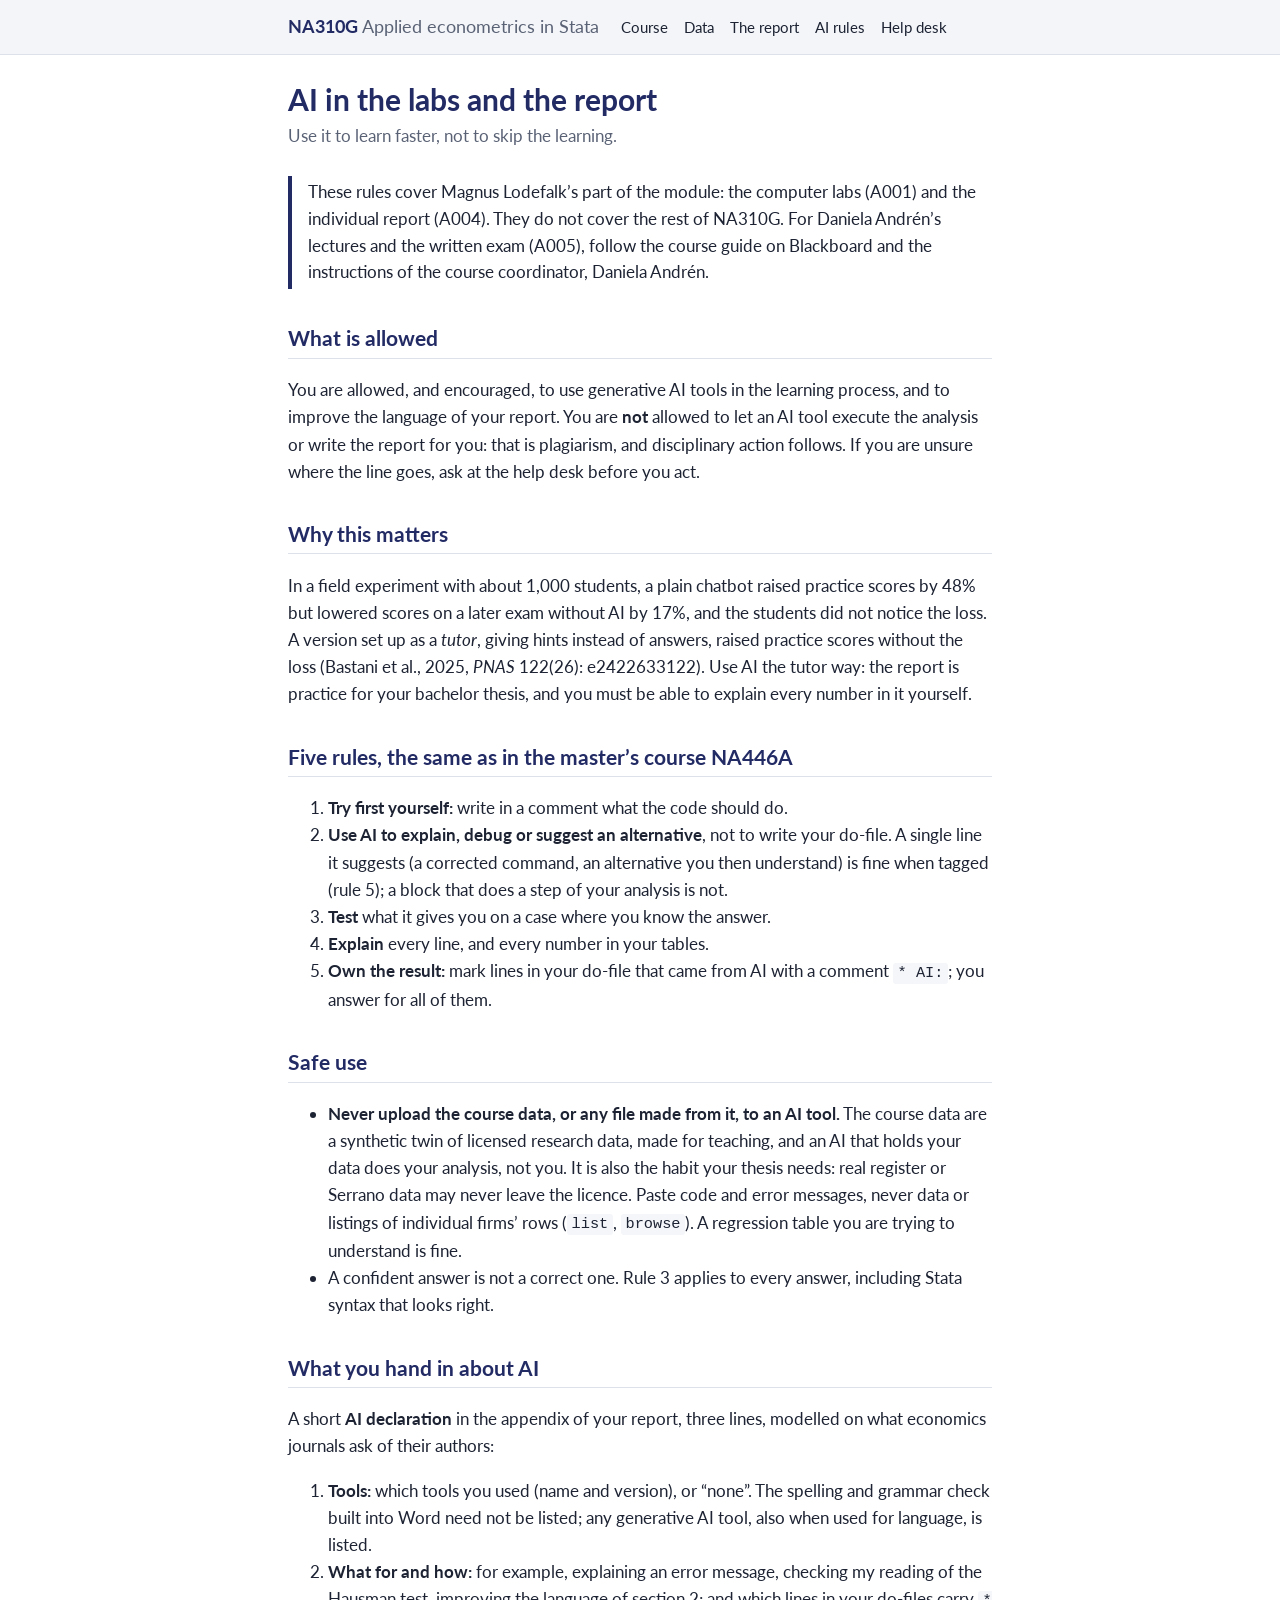
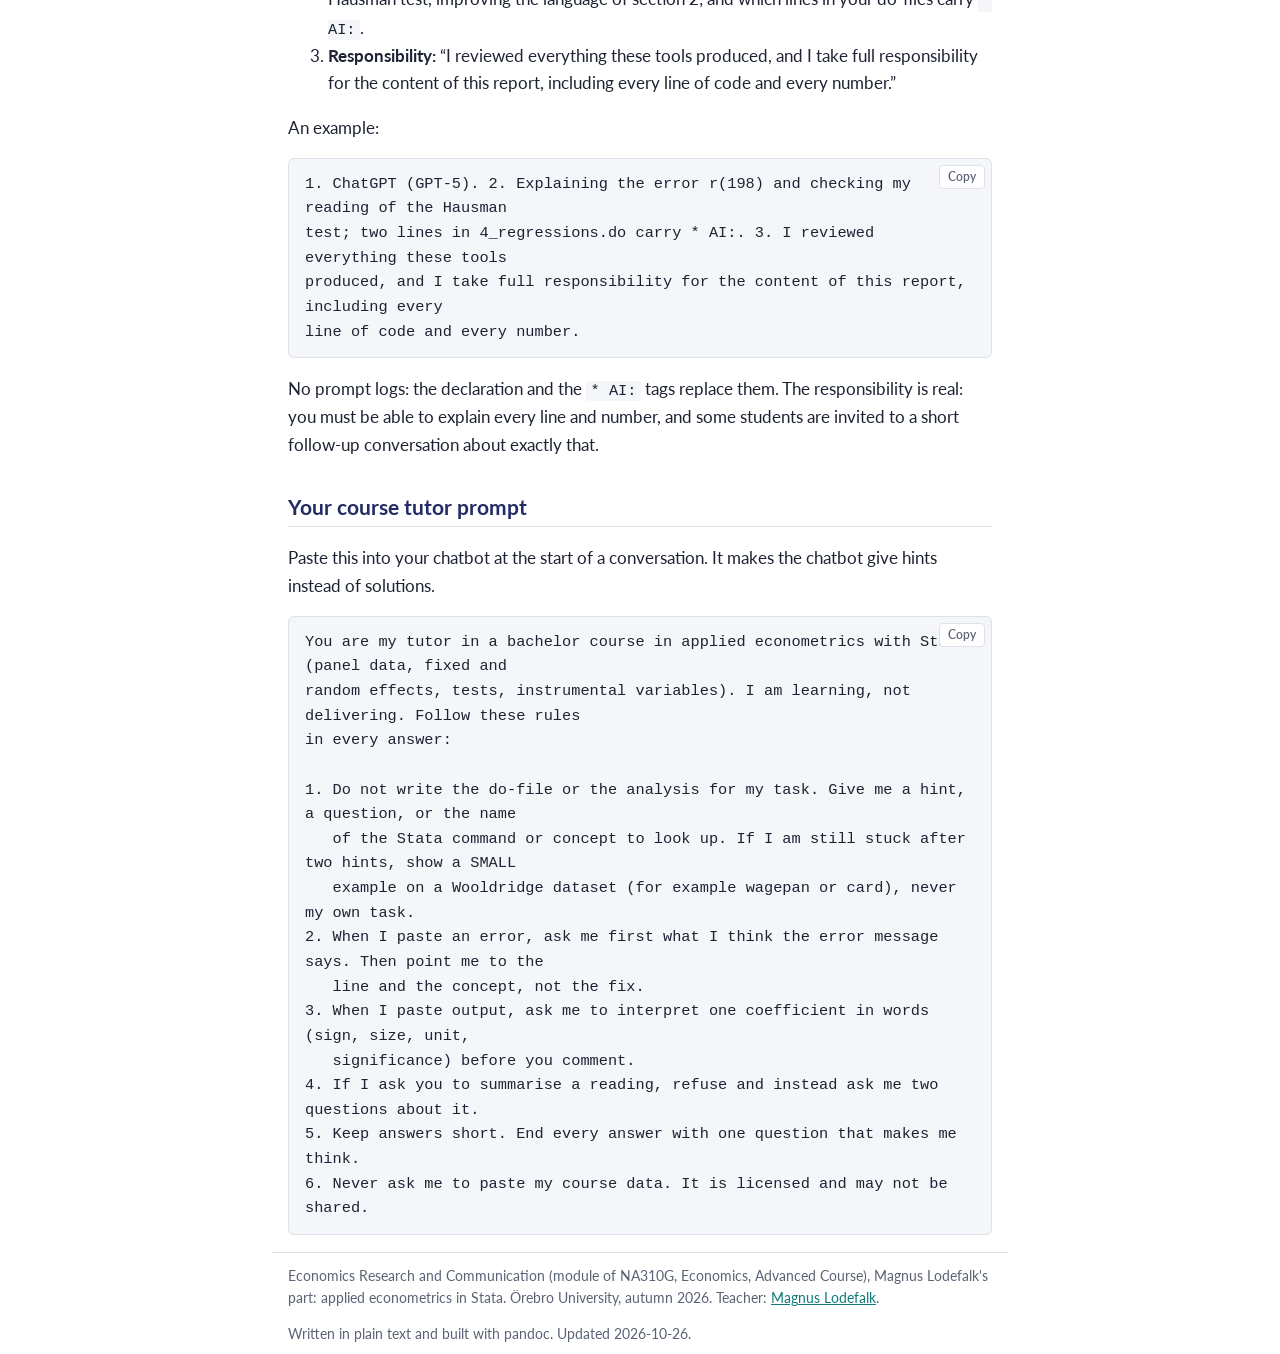
==== ai.html @ 6934b205 "Site build 2026-10-26" ====
<!DOCTYPE html>
<html lang="en">
<head>
<meta charset="utf-8">
<meta name="viewport" content="width=device-width, initial-scale=1">
<title>AI · NA310G Stata</title>
<meta name="description" content="Economics Research and Communication, applied econometrics in Stata: course site">
<link rel="preconnect" href="https://fonts.googleapis.com">
<link href="https://fonts.googleapis.com/css2?family=Lato:wght@400;700&display=swap" rel="stylesheet">
<link rel="stylesheet" href="assets/style.css">
<link rel="icon" href="data:image/svg+xml,%3Csvg xmlns=%22http://www.w3.org/2000/svg%22 viewBox=%220 0 64 64%22%3E%3Crect width=%2264%22 height=%2264%22 rx=%2212%22 fill=%22%23232b65%22/%3E%3Ctext x=%2232%22 y=%2242%22 font-family=%22sans-serif%22 font-size=%2228%22 font-weight=%22700%22 fill=%22white%22 text-anchor=%22middle%22%3ESt%3C/text%3E%3C/svg%3E">
</head>
<body>
<header class="top">
  <div class="wrap">
    <a class="brand" href="index.html"><b>NA310G</b> <span>Applied econometrics in Stata</span></a>
    <nav>
      <a href="index.html">Course</a>
      <a href="data.html">Data</a>
      <a href="report.html">The report</a>
      <a href="ai.html">AI rules</a>
      <a href="help.html">Help desk</a>
    </nav>
  </div>
</header>
<main class="wrap">
<h1>AI in the labs and the report</h1>
<p class="subtitle">Use it to learn faster, not to skip the
learning.</p>
<p class="principle">
These rules cover Magnus Lodefalk’s part of the module: the computer
labs (A001) and the individual report (A004). They do not cover the rest
of NA310G. For Daniela Andrén’s lectures and the written exam (A005),
follow the course guide on Blackboard and the instructions of the course
coordinator, Daniela Andrén.
</p>
<h2 id="what-is-allowed">What is allowed</h2>
<p>You are allowed, and encouraged, to use generative AI tools in the
learning process, and to improve the language of your report. You are
<strong>not</strong> allowed to let an AI tool execute the analysis or
write the report for you: that is plagiarism, and disciplinary action
follows. If you are unsure where the line goes, ask at the help desk
before you act.</p>
<h2 id="why-this-matters">Why this matters</h2>
<p>In a field experiment with about 1,000 students, a plain chatbot
raised practice scores by 48% but lowered scores on a later exam without
AI by 17%, and the students did not notice the loss. A version set up as
a <em>tutor</em>, giving hints instead of answers, raised practice
scores without the loss (Bastani et al., 2025, <em>PNAS</em> 122(26):
e2422633122). Use AI the tutor way: the report is practice for your
bachelor thesis, and you must be able to explain every number in it
yourself.</p>
<h2 id="five-rules-the-same-as-in-the-masters-course-na446a">Five rules,
the same as in the master’s course NA446A</h2>
<ol type="1">
<li><strong>Try first yourself:</strong> write in a comment what the
code should do.</li>
<li><strong>Use AI to explain, debug or suggest an alternative</strong>,
not to write your do-file. A single line it suggests (a corrected
command, an alternative you then understand) is fine when tagged (rule
5); a block that does a step of your analysis is not.</li>
<li><strong>Test</strong> what it gives you on a case where you know the
answer.</li>
<li><strong>Explain</strong> every line, and every number in your
tables.</li>
<li><strong>Own the result:</strong> mark lines in your do-file that
came from AI with a comment <code>* AI:</code>; you answer for all of
them.</li>
</ol>
<h2 id="safe-use">Safe use</h2>
<ul>
<li><strong>Never upload the course data, or any file made from it, to
an AI tool.</strong> The course data are a synthetic twin of licensed
research data, made for teaching, and an AI that holds your data does
your analysis, not you. It is also the habit your thesis needs: real
register or Serrano data may never leave the licence. Paste code and
error messages, never data or listings of individual firms’ rows
(<code>list</code>, <code>browse</code>). A regression table you are
trying to understand is fine.</li>
<li>A confident answer is not a correct one. Rule 3 applies to every
answer, including Stata syntax that looks right.</li>
</ul>
<h2 id="what-you-hand-in-about-ai">What you hand in about AI</h2>
<p>A short <strong>AI declaration</strong> in the appendix of your
report, three lines, modelled on what economics journals ask of their
authors:</p>
<ol type="1">
<li><strong>Tools:</strong> which tools you used (name and version), or
“none”. The spelling and grammar check built into Word need not be
listed; any generative AI tool, also when used for language, is
listed.</li>
<li><strong>What for and how:</strong> for example, explaining an error
message, checking my reading of the Hausman test, improving the language
of section 2; and which lines in your do-files carry
<code>* AI:</code>.</li>
<li><strong>Responsibility:</strong> “I reviewed everything these tools
produced, and I take full responsibility for the content of this report,
including every line of code and every number.”</li>
</ol>
<p>An example:</p>
<pre class="text"><code>1. ChatGPT (GPT-5). 2. Explaining the error r(198) and checking my reading of the Hausman
test; two lines in 4_regressions.do carry * AI:. 3. I reviewed everything these tools
produced, and I take full responsibility for the content of this report, including every
line of code and every number.</code></pre>
<p>No prompt logs: the declaration and the <code>* AI:</code> tags
replace them. The responsibility is real: you must be able to explain
every line and number, and some students are invited to a short
follow-up conversation about exactly that.</p>
<h2 id="your-course-tutor-prompt">Your course tutor prompt</h2>
<p>Paste this into your chatbot at the start of a conversation. It makes
the chatbot give hints instead of solutions.</p>
<pre class="text"><code>You are my tutor in a bachelor course in applied econometrics with Stata (panel data, fixed and
random effects, tests, instrumental variables). I am learning, not delivering. Follow these rules
in every answer:

1. Do not write the do-file or the analysis for my task. Give me a hint, a question, or the name
   of the Stata command or concept to look up. If I am still stuck after two hints, show a SMALL
   example on a Wooldridge dataset (for example wagepan or card), never my own task.
2. When I paste an error, ask me first what I think the error message says. Then point me to the
   line and the concept, not the fix.
3. When I paste output, ask me to interpret one coefficient in words (sign, size, unit,
   significance) before you comment.
4. If I ask you to summarise a reading, refuse and instead ask me two questions about it.
5. Keep answers short. End every answer with one question that makes me think.
6. Never ask me to paste my course data. It is licensed and may not be shared.</code></pre>
</main>
<footer class="wrap">
  <p>Economics Research and Communication (module of NA310G, Economics, Advanced Course), Magnus Lodefalk's part:
  applied econometrics in Stata. Örebro University, autumn 2026. Teacher: <a href="https://magnuslodefalk.com">Magnus Lodefalk</a>.</p>
  <p>Written in plain text and built with pandoc. Updated 2026-10-26.</p>
</footer>
<script>
document.querySelectorAll("pre").forEach(function (pre) {
  var b = document.createElement("button");
  b.className = "copy"; b.type = "button"; b.textContent = "Copy";
  b.addEventListener("click", function () {
    var txt = pre.querySelector("code") ? pre.querySelector("code").innerText : pre.innerText;
    navigator.clipboard.writeText(txt).then(function () {
      b.textContent = "Copied"; setTimeout(function () { b.textContent = "Copy"; }, 1500);
    });
  });
  pre.appendChild(b);
});
</script>
</body>
</html>
---- assets/style.css ----
:root {
  --bg: #ffffff; --fg: #1d2333; --muted: #5a6275; --accent: #232b65; --accent2: #0f7c7a;
  --panel: #f3f5f9; --line: #dde2ea; --code: #f4f6f9; --ok: #2f7d32;
}
@media (prefers-color-scheme: dark) {
  :root:not([data-theme="light"]) {
    --bg: #12151d; --fg: #e6e9f0; --muted: #a3abbd; --accent: #9fb0ff; --accent2: #5cc8c4;
    --panel: #1b2030; --line: #2c3346; --code: #1b2030; --ok: #7bc47f;
  }
}
:root[data-theme="dark"] {
  --bg: #12151d; --fg: #e6e9f0; --muted: #a3abbd; --accent: #9fb0ff; --accent2: #5cc8c4;
  --panel: #1b2030; --line: #2c3346; --code: #1b2030; --ok: #7bc47f;
}
* { box-sizing: border-box; }
html { -webkit-text-size-adjust: 100%; }
body { margin: 0; background: var(--bg); color: var(--fg);
  font: 17px/1.6 "Lato", system-ui, -apple-system, "Segoe UI", sans-serif; }
.wrap { max-width: 46rem; margin: 0 auto; padding: 0 16px; }
.top { border-bottom: 1px solid var(--line); background: var(--panel); }
.top .wrap { display: flex; flex-wrap: wrap; align-items: baseline; gap: .4rem 1.4rem; padding-top: .8rem; padding-bottom: .8rem; }
.brand { font-weight: 700; color: var(--accent); text-decoration: none; font-size: 1.1rem; }
.brand span { font-weight: 400; color: var(--muted); }
nav { display: flex; flex-wrap: wrap; gap: .2rem 1rem; }
nav a { color: var(--fg); text-decoration: none; font-size: .95rem; }
nav a:hover { color: var(--accent2); }
h1 { color: var(--accent); font-size: 1.9rem; line-height: 1.25; margin: 1.6rem 0 .3rem; }
.subtitle { color: var(--muted); margin-top: 0; font-size: 1.05rem; }
h2 { color: var(--accent); font-size: 1.3rem; margin-top: 2rem; border-bottom: 1px solid var(--line); padding-bottom: .2rem; }
h3 { font-size: 1.08rem; margin-top: 1.4rem; }
a { color: var(--accent2); }
code { font-family: ui-monospace, SFMono-Regular, Menlo, Consolas, monospace; font-size: .9em;
  background: var(--code); padding: .08em .3em; border-radius: 3px; }
pre { background: var(--code); border: 1px solid var(--line); border-radius: 6px; padding: .8rem 1rem;
  overflow-x: auto; line-height: 1.45; }
pre code { background: none; padding: 0; }
table { border-collapse: collapse; width: 100%; margin: 1rem 0; font-size: .95rem; display: block; overflow-x: auto; }
th, td { border-bottom: 1px solid var(--line); padding: .45rem .6rem; text-align: left; vertical-align: top; }
th { color: var(--muted); font-weight: 700; }
blockquote { margin: 1rem 0; padding: .6rem 1rem; background: var(--panel); border-left: 4px solid var(--accent2); border-radius: 0 6px 6px 0; }
blockquote p { margin: .3rem 0; }
footer { color: var(--muted); font-size: .85rem; border-top: 1px solid var(--line); margin-top: 3rem; padding-top: 1rem; padding-bottom: 2rem; }
img { max-width: 100%; }

/* ---- hero, buttons, cards, badges ---- */
.hero { padding: 2.4rem 0 1.2rem; }
.hero .kicker { text-transform: uppercase; letter-spacing: .08em; font-size: .78rem; color: var(--accent2); font-weight: 700; margin: 0; }
.hero h1 { font-size: 2.5rem; margin: .4rem 0 .5rem; letter-spacing: -.01em; }
.hero .lead { font-size: 1.15rem; color: var(--muted); margin: 0 0 1.3rem; max-width: 38rem; }
.buttons { display: flex; flex-wrap: wrap; gap: .6rem; margin: 1rem 0 .4rem; }
.btn { display: inline-block; padding: .55rem 1rem; border-radius: 6px; text-decoration: none;
  font-weight: 700; font-size: .95rem; border: 1px solid var(--accent); color: var(--accent); }
.btn.primary { background: var(--accent); color: var(--bg); }
.btn:hover { filter: brightness(1.12); }
.cards { display: grid; grid-template-columns: repeat(auto-fit, minmax(13rem, 1fr)); gap: .8rem; margin: 1rem 0; }
.card { background: var(--panel); border: 1px solid var(--line); border-radius: 8px; padding: .9rem 1rem; }
.card p { margin: .25rem 0; font-size: .95rem; }
.card h3, .card strong:first-child { margin-top: 0; color: var(--accent); }
.badge { display: inline-block; font-size: .75rem; font-weight: 700; padding: .05rem .45rem; border-radius: 99px;
  border: 1px solid var(--line); color: var(--muted); white-space: nowrap; }
.badge.live { border-color: var(--ok); color: var(--ok); }
.principle { font-size: 1.05rem; border-left: 4px solid var(--accent); padding: .2rem 0 .2rem 1rem; color: var(--fg); margin: 1.6rem 0; }
pre { position: relative; }
button.copy { position: absolute; top: .4rem; right: .4rem; font: 600 .75rem "Lato", sans-serif;
  padding: .2rem .5rem; border-radius: 4px; border: 1px solid var(--line); background: var(--bg); color: var(--muted); cursor: pointer; }
button.copy:hover { color: var(--accent2); }
@media (max-width: 520px) { .hero h1 { font-size: 1.9rem; } body { font-size: 16px; } }

pre.text, pre.text code { white-space: pre-wrap; word-break: break-word; }

/* Personal data lookup (my-data.html) */
.lookup { margin: 1.5rem 0; padding: 1rem 1.25rem; border: 1px solid var(--line, #d8dbe6); border-radius: 10px; }
.lookup input { font: inherit; font-size: 1.2rem; letter-spacing: .15em; text-transform: uppercase; width: 8.5em; padding: .35rem .5rem; margin: 0 .5rem; }
.lookup #msg { margin: .75rem 0 0; }
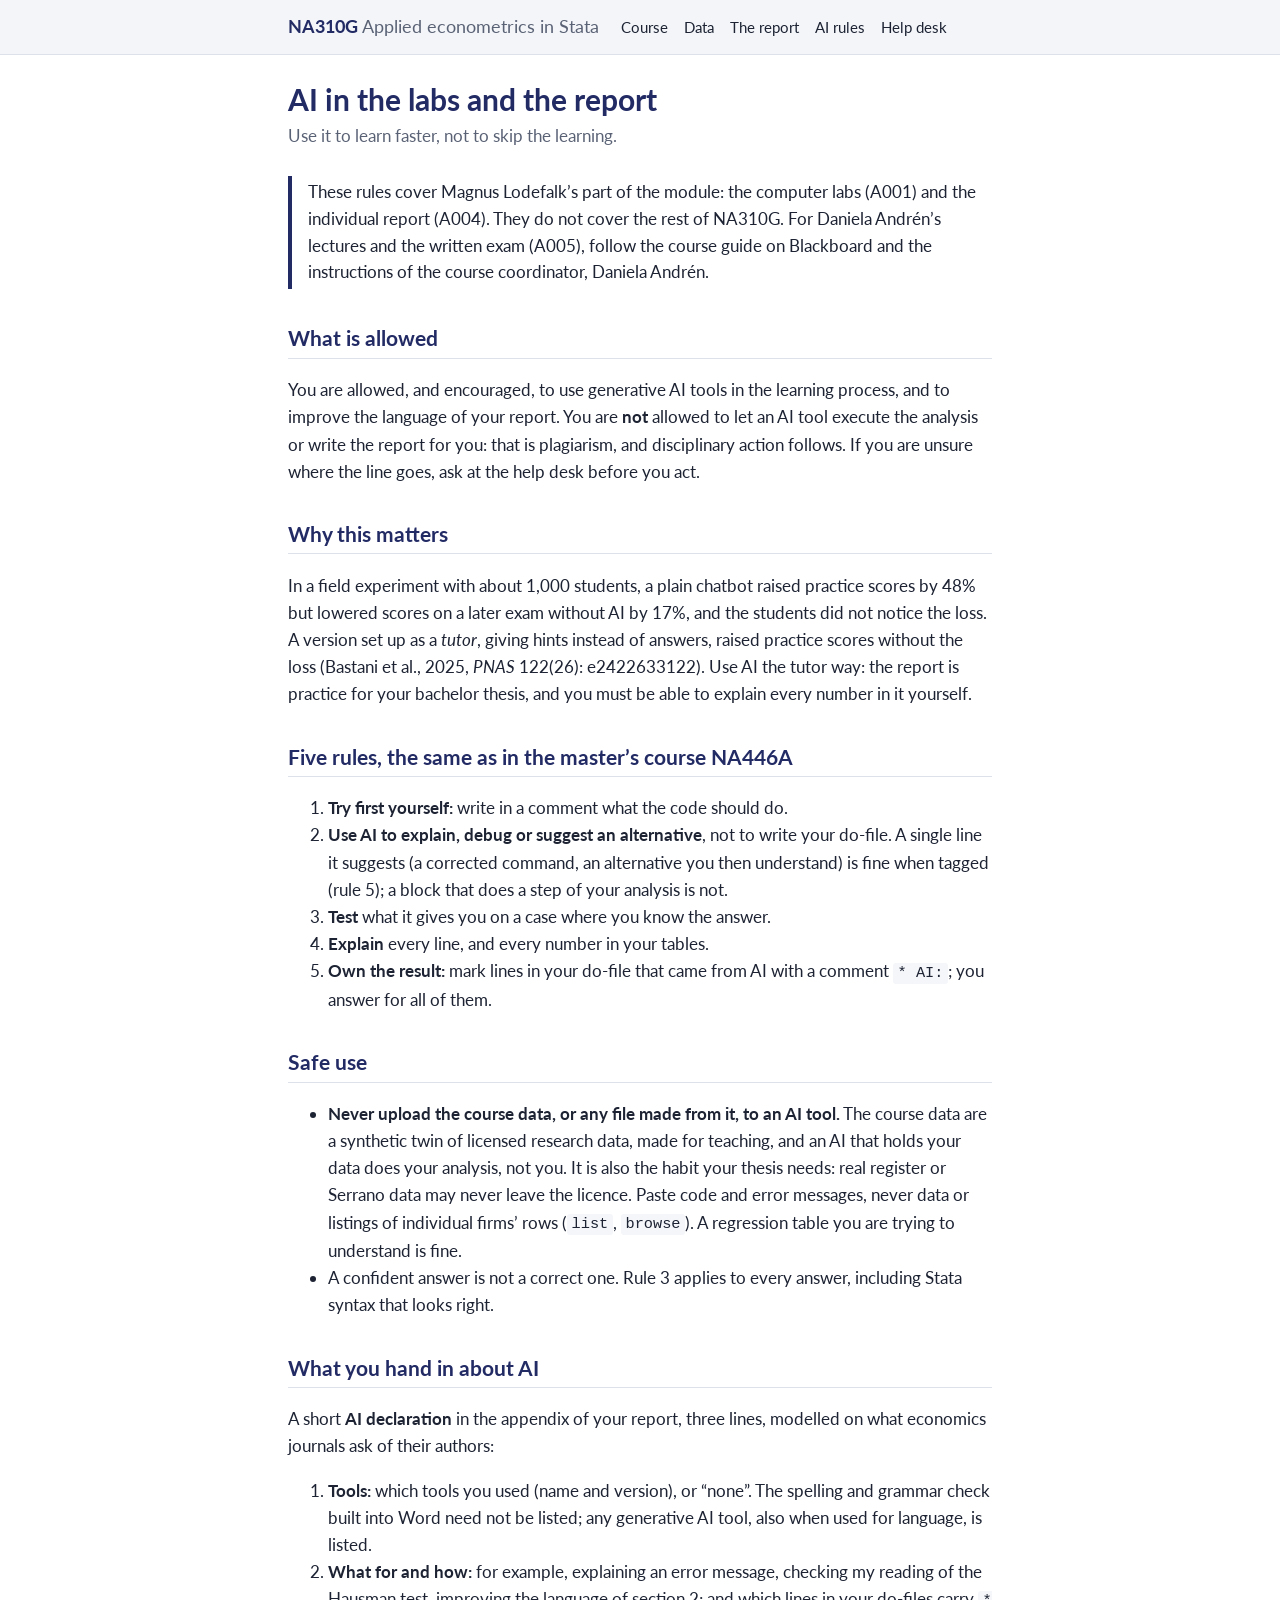
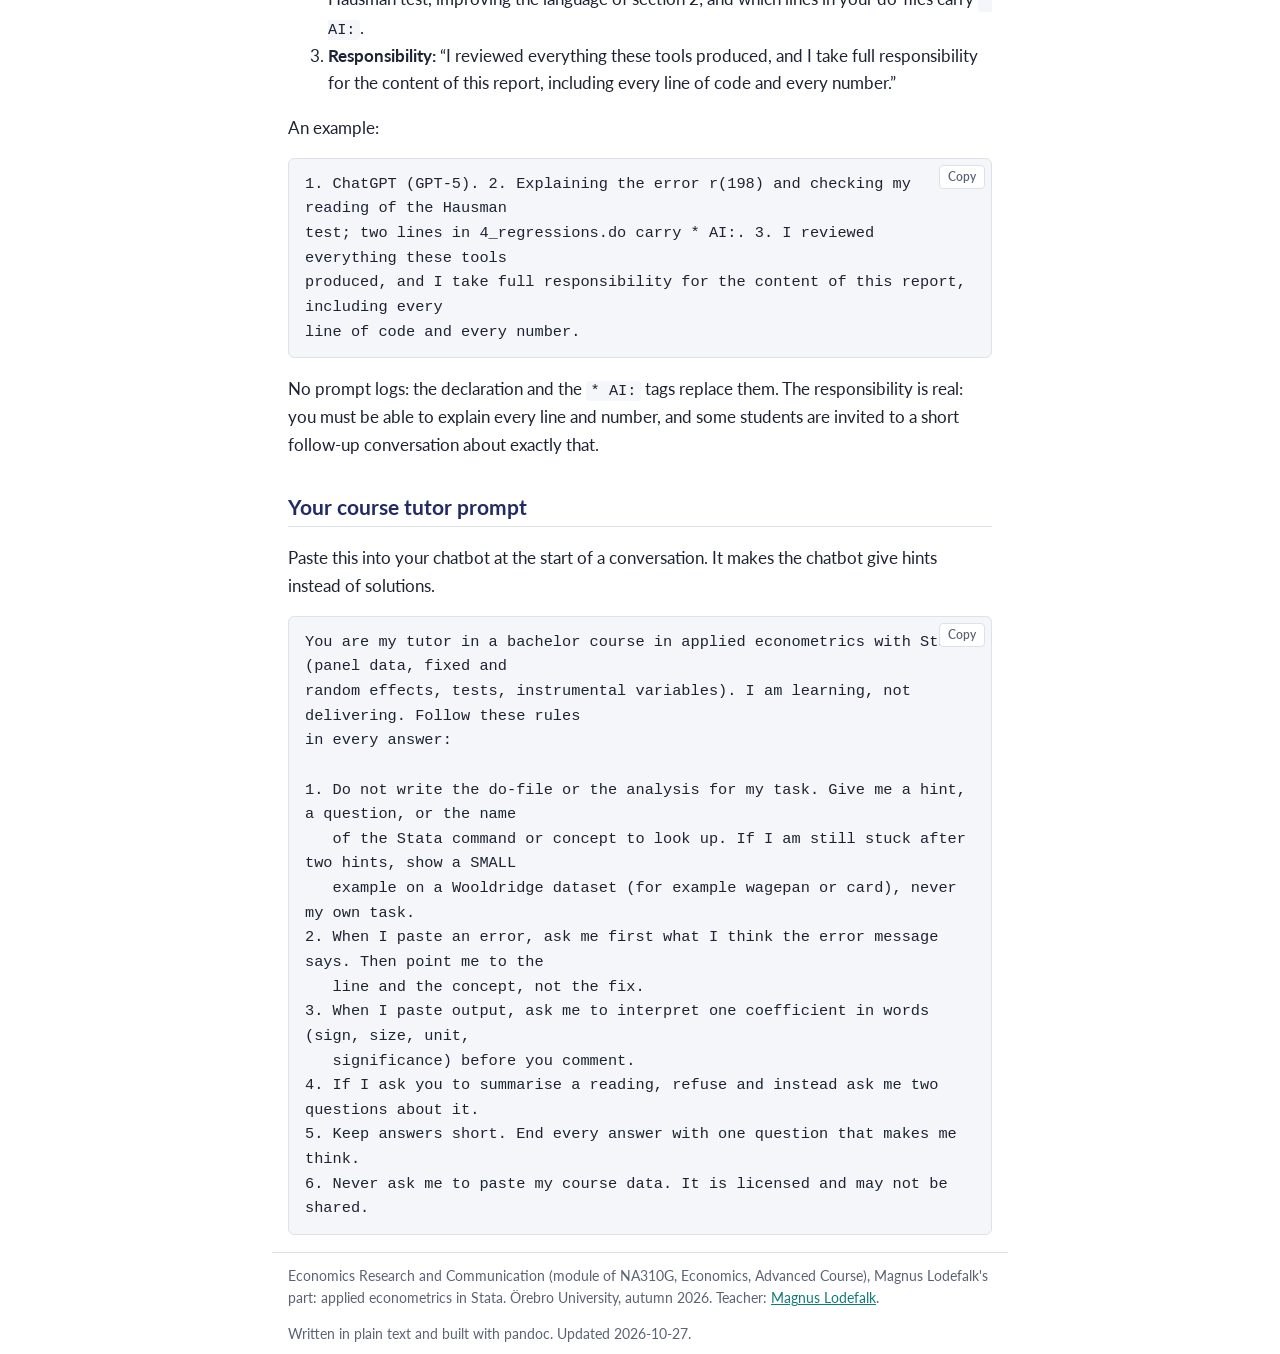
==== commit 8e6ab042: "Site build 2026-10-27" ====
--- a/ai.html
+++ b/ai.html
@@ -127,7 +127,7 @@
 <footer class="wrap">
   <p>Economics Research and Communication (module of NA310G, Economics, Advanced Course), Magnus Lodefalk's part:
   applied econometrics in Stata. Örebro University, autumn 2026. Teacher: <a href="https://magnuslodefalk.com">Magnus Lodefalk</a>.</p>
-  <p>Written in plain text and built with pandoc. Updated 2026-10-26.</p>
+  <p>Written in plain text and built with pandoc. Updated 2026-10-27.</p>
 </footer>
 <script>
 document.querySelectorAll("pre").forEach(function (pre) {
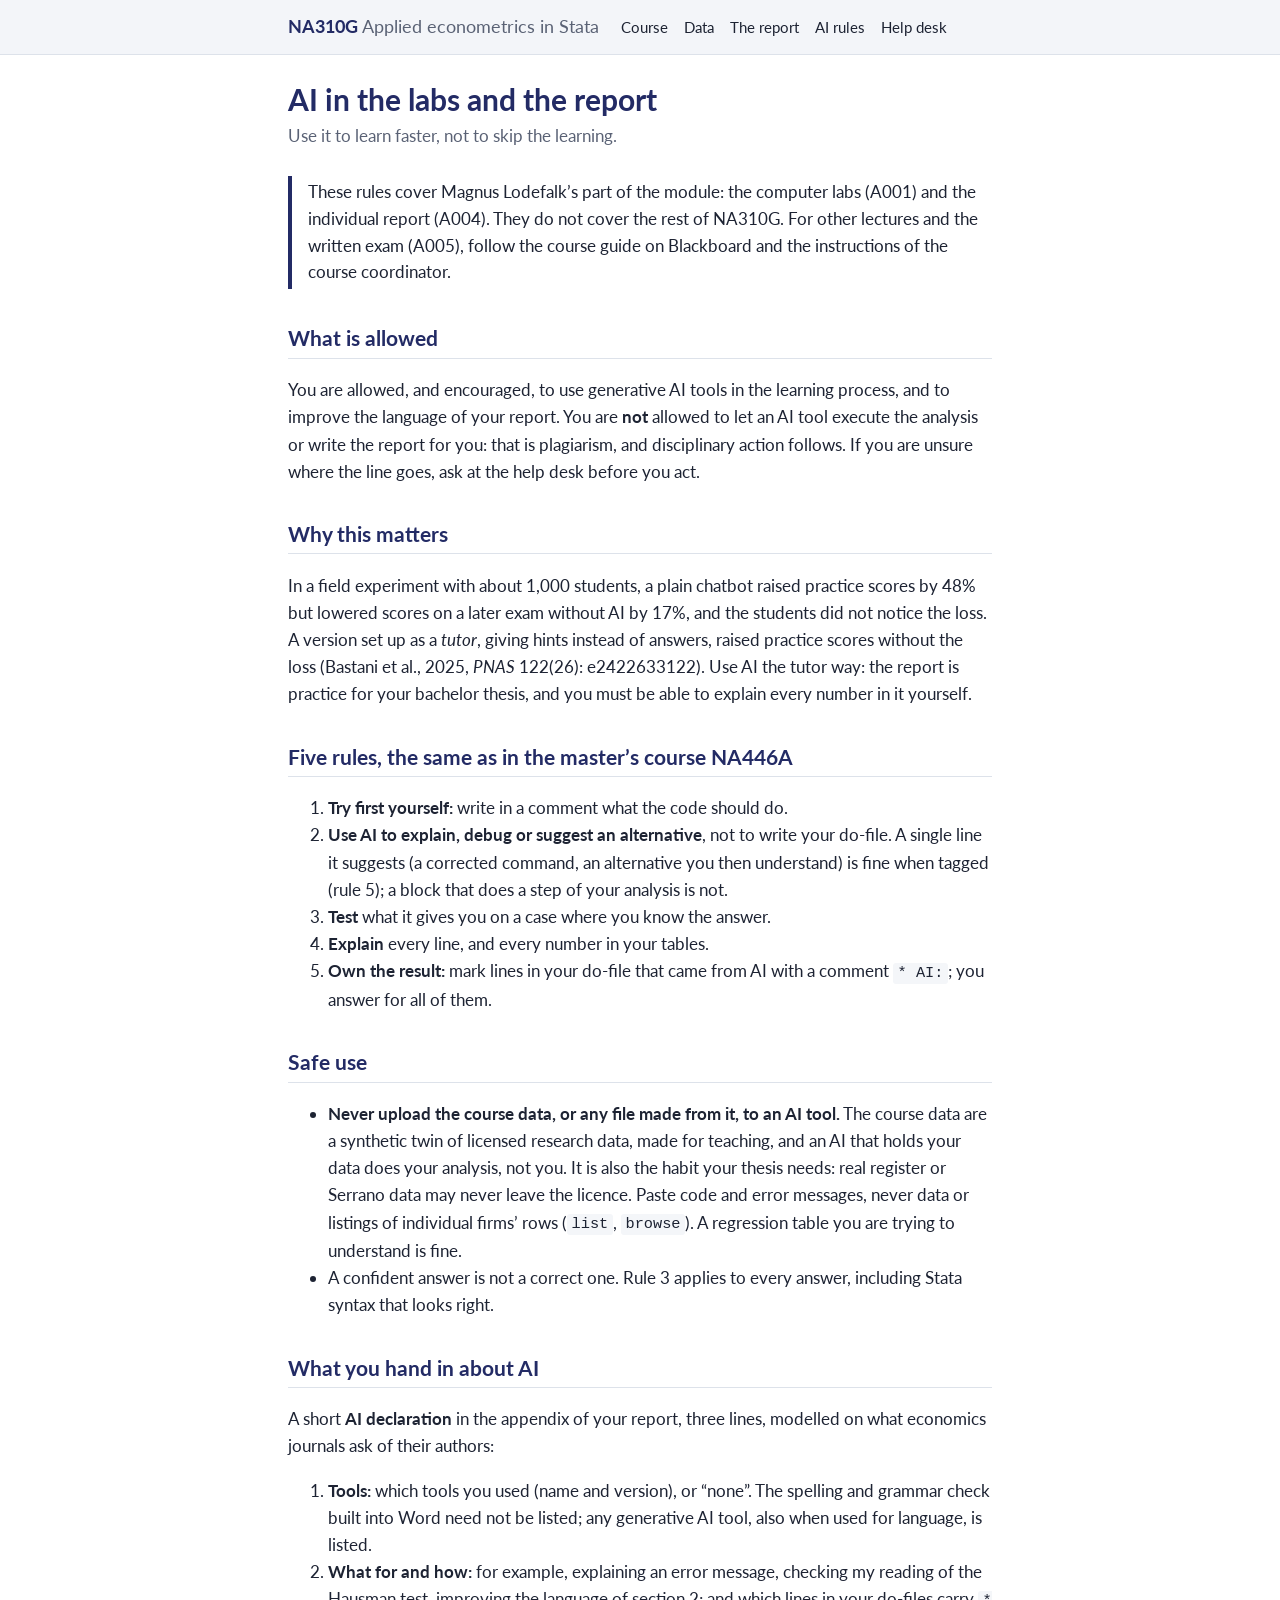
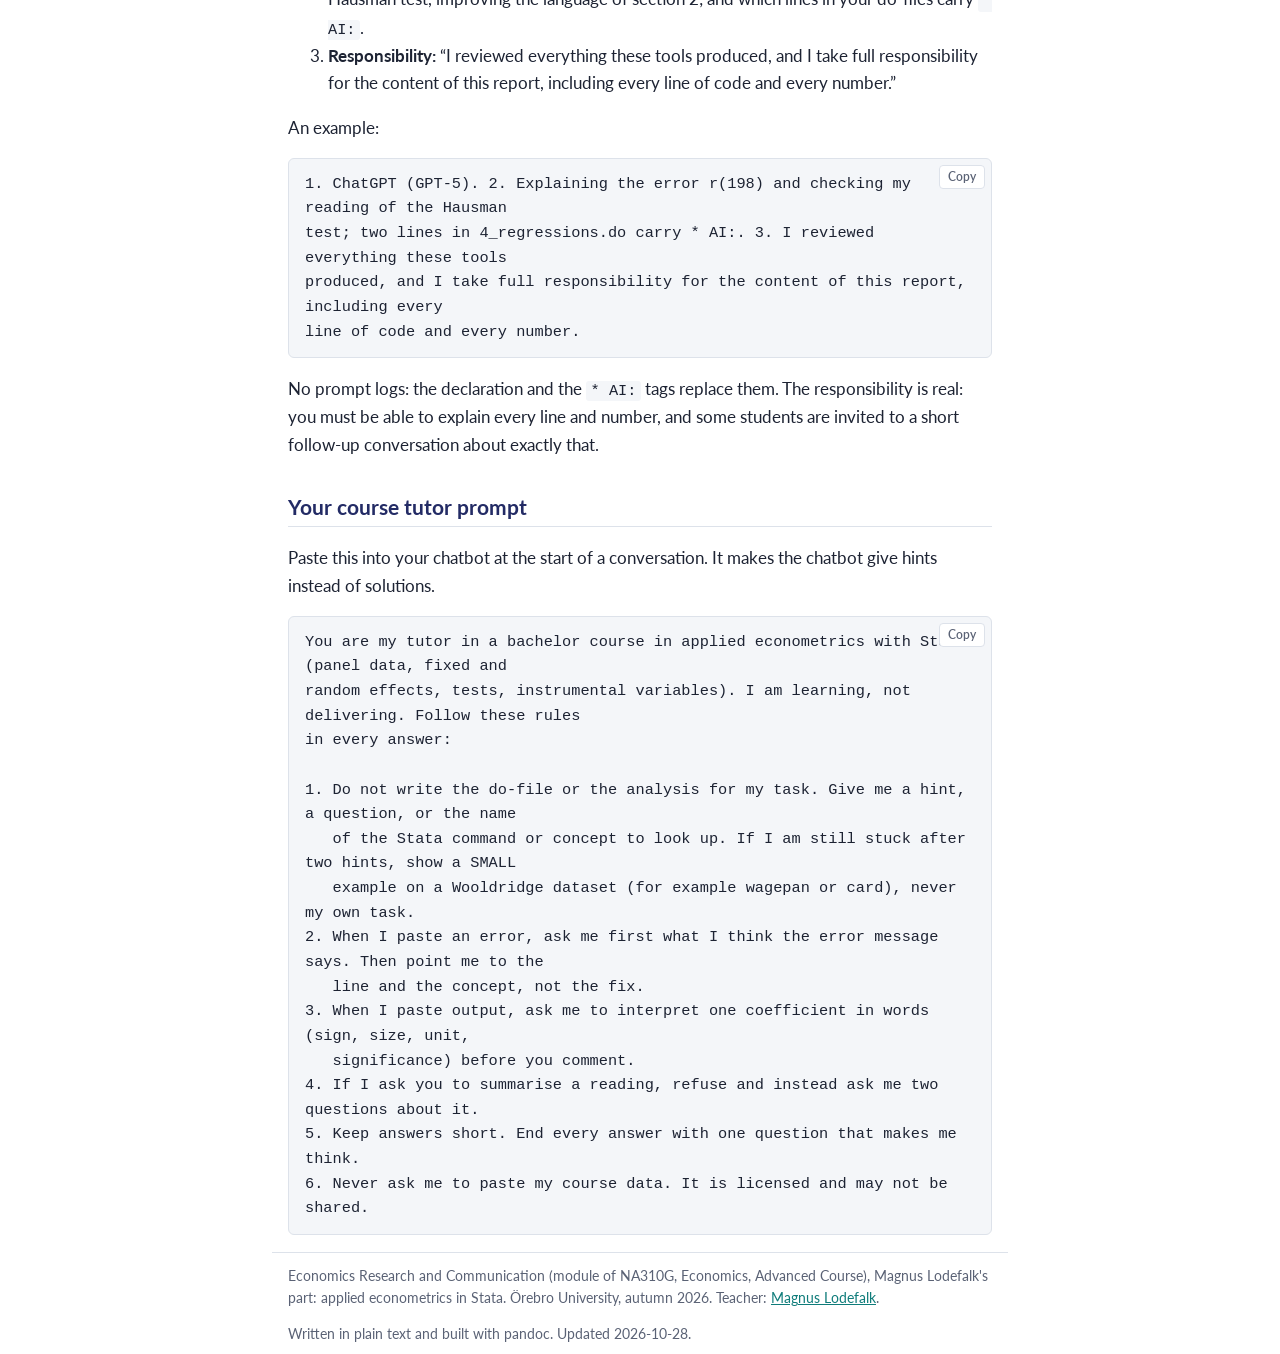
==== commit ba51a16c: "Lab 3 key for students; web text names no colleague" ====
--- a/ai.html
+++ b/ai.html
@@ -30,9 +30,9 @@
 <p class="principle">
 These rules cover Magnus Lodefalk’s part of the module: the computer
 labs (A001) and the individual report (A004). They do not cover the rest
-of NA310G. For Daniela Andrén’s lectures and the written exam (A005),
-follow the course guide on Blackboard and the instructions of the course
-coordinator, Daniela Andrén.
+of NA310G. For other lectures and the written exam (A005), follow the
+course guide on Blackboard and the instructions of the course
+coordinator.
 </p>
 <h2 id="what-is-allowed">What is allowed</h2>
 <p>You are allowed, and encouraged, to use generative AI tools in the
@@ -127,7 +127,7 @@
 <footer class="wrap">
   <p>Economics Research and Communication (module of NA310G, Economics, Advanced Course), Magnus Lodefalk's part:
   applied econometrics in Stata. Örebro University, autumn 2026. Teacher: <a href="https://magnuslodefalk.com">Magnus Lodefalk</a>.</p>
-  <p>Written in plain text and built with pandoc. Updated 2026-10-27.</p>
+  <p>Written in plain text and built with pandoc. Updated 2026-10-28.</p>
 </footer>
 <script>
 document.querySelectorAll("pre").forEach(function (pre) {
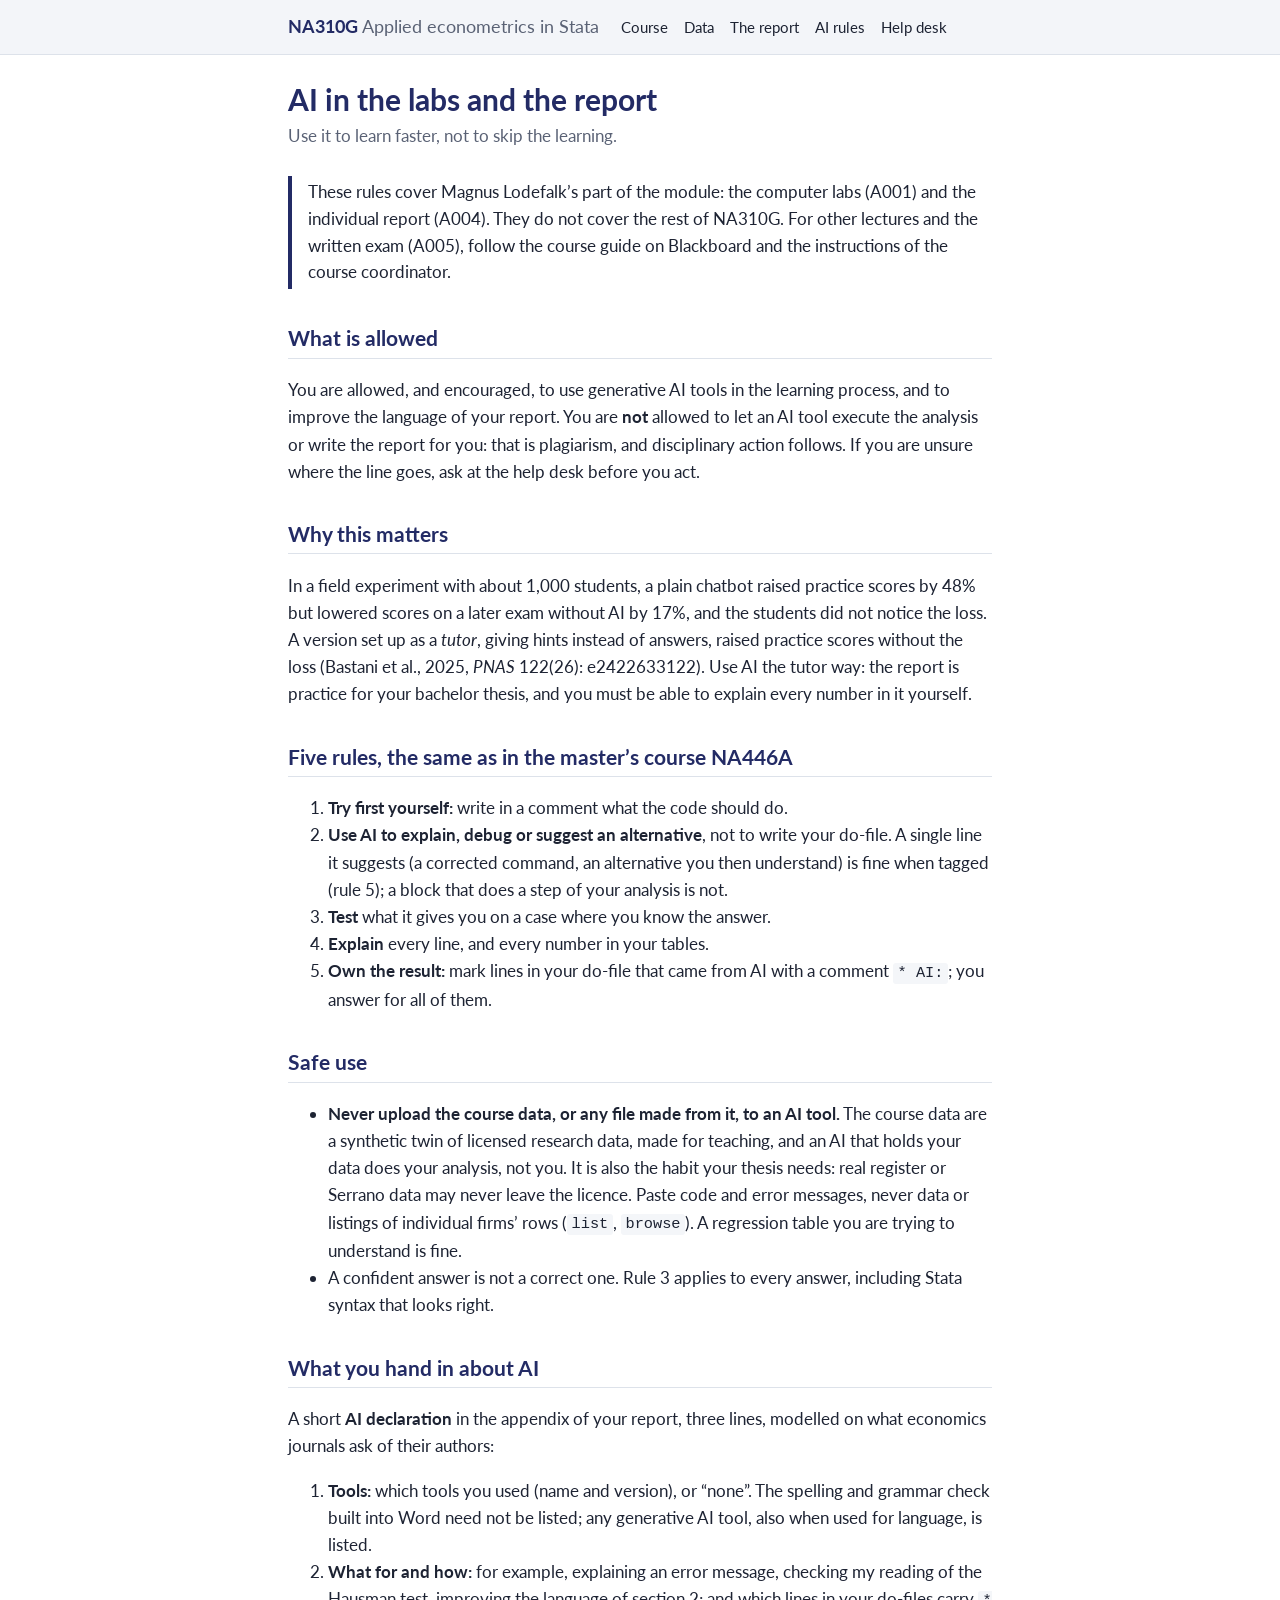
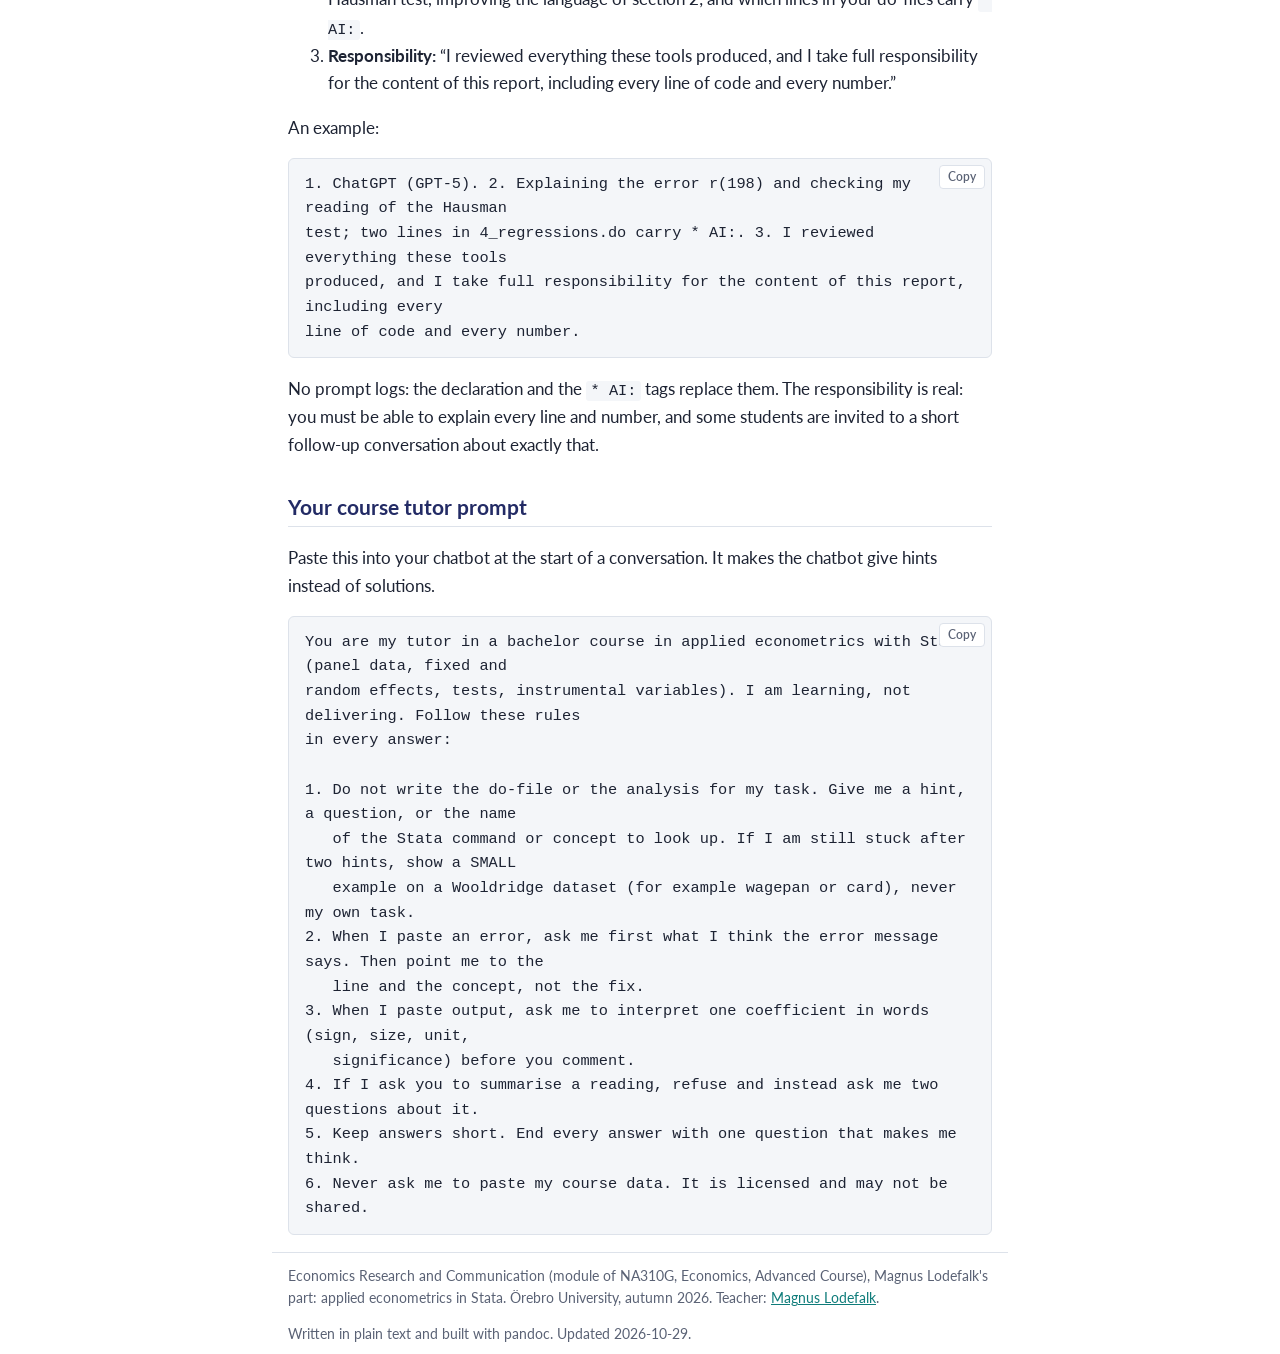
==== commit f4d9e3e9: "Site build 2026-10-29" ====
--- a/ai.html
+++ b/ai.html
@@ -127,7 +127,7 @@
 <footer class="wrap">
   <p>Economics Research and Communication (module of NA310G, Economics, Advanced Course), Magnus Lodefalk's part:
   applied econometrics in Stata. Örebro University, autumn 2026. Teacher: <a href="https://magnuslodefalk.com">Magnus Lodefalk</a>.</p>
-  <p>Written in plain text and built with pandoc. Updated 2026-10-28.</p>
+  <p>Written in plain text and built with pandoc. Updated 2026-10-29.</p>
 </footer>
 <script>
 document.querySelectorAll("pre").forEach(function (pre) {
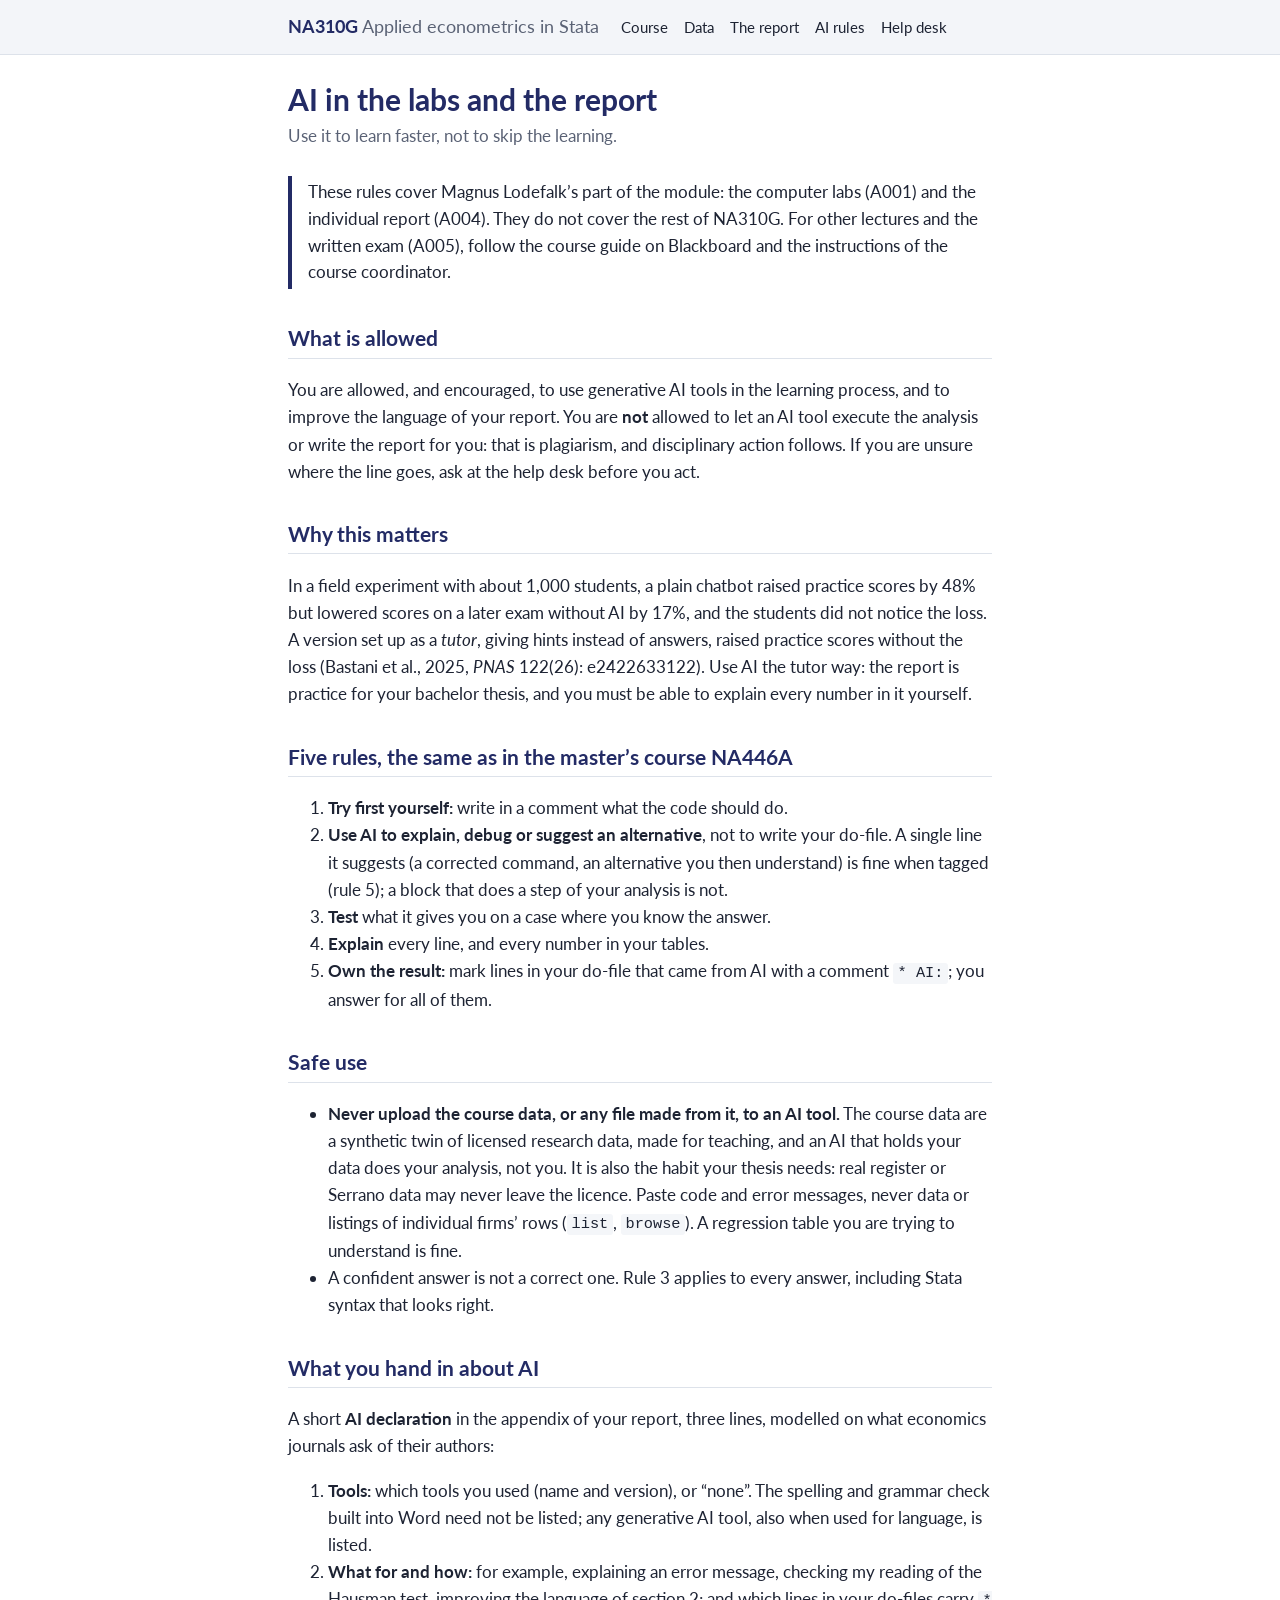
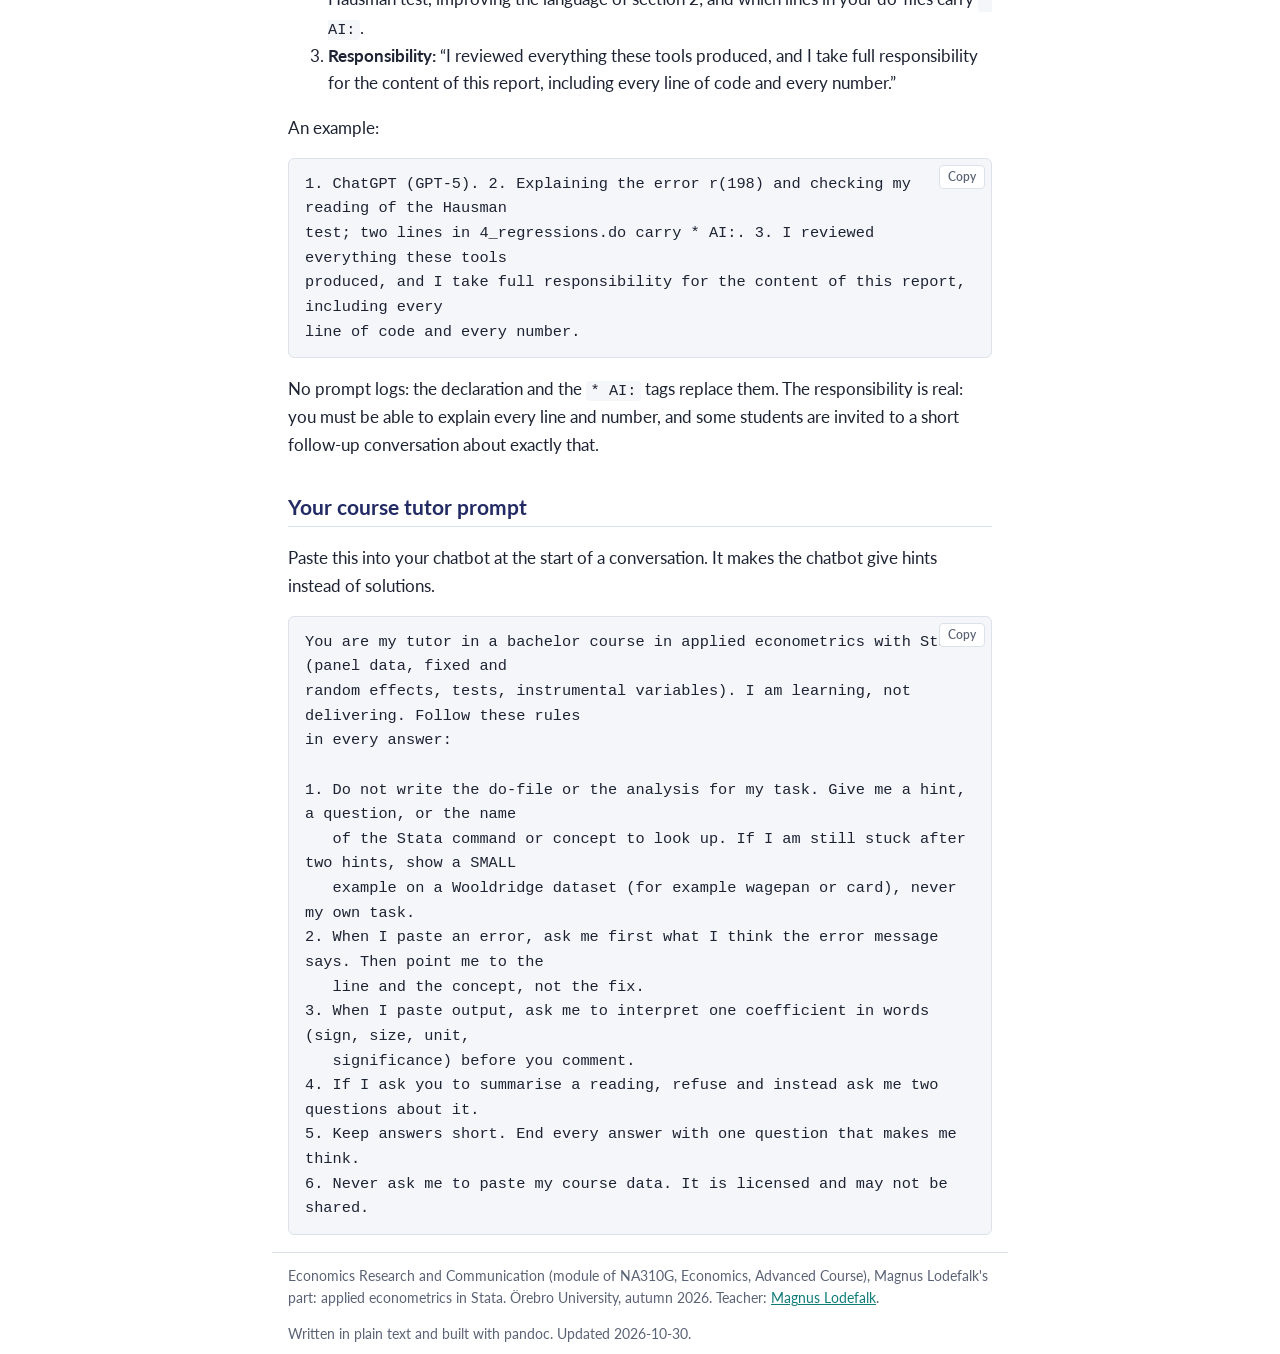
==== commit 21d8d5cc: "Site build 2026-10-30" ====
--- a/ai.html
+++ b/ai.html
@@ -127,7 +127,7 @@
 <footer class="wrap">
   <p>Economics Research and Communication (module of NA310G, Economics, Advanced Course), Magnus Lodefalk's part:
   applied econometrics in Stata. Örebro University, autumn 2026. Teacher: <a href="https://magnuslodefalk.com">Magnus Lodefalk</a>.</p>
-  <p>Written in plain text and built with pandoc. Updated 2026-10-29.</p>
+  <p>Written in plain text and built with pandoc. Updated 2026-10-30.</p>
 </footer>
 <script>
 document.querySelectorAll("pre").forEach(function (pre) {
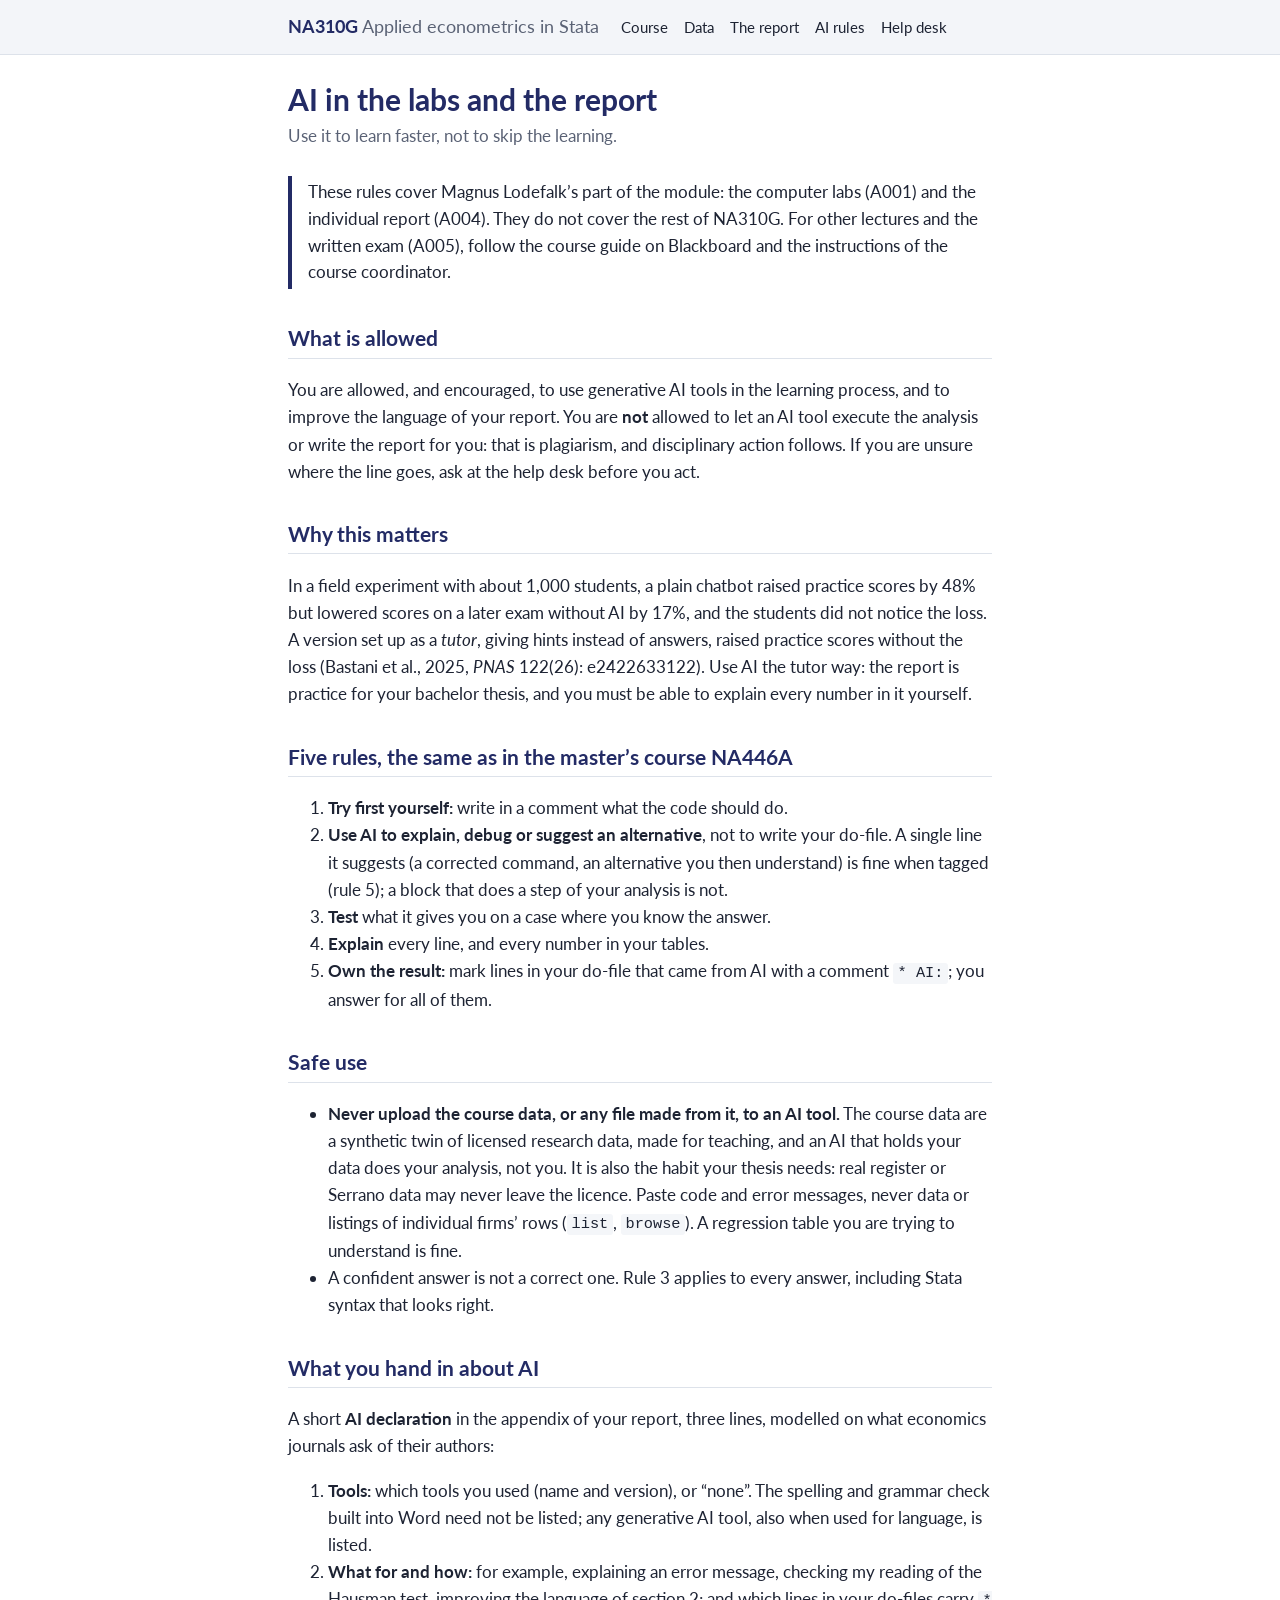
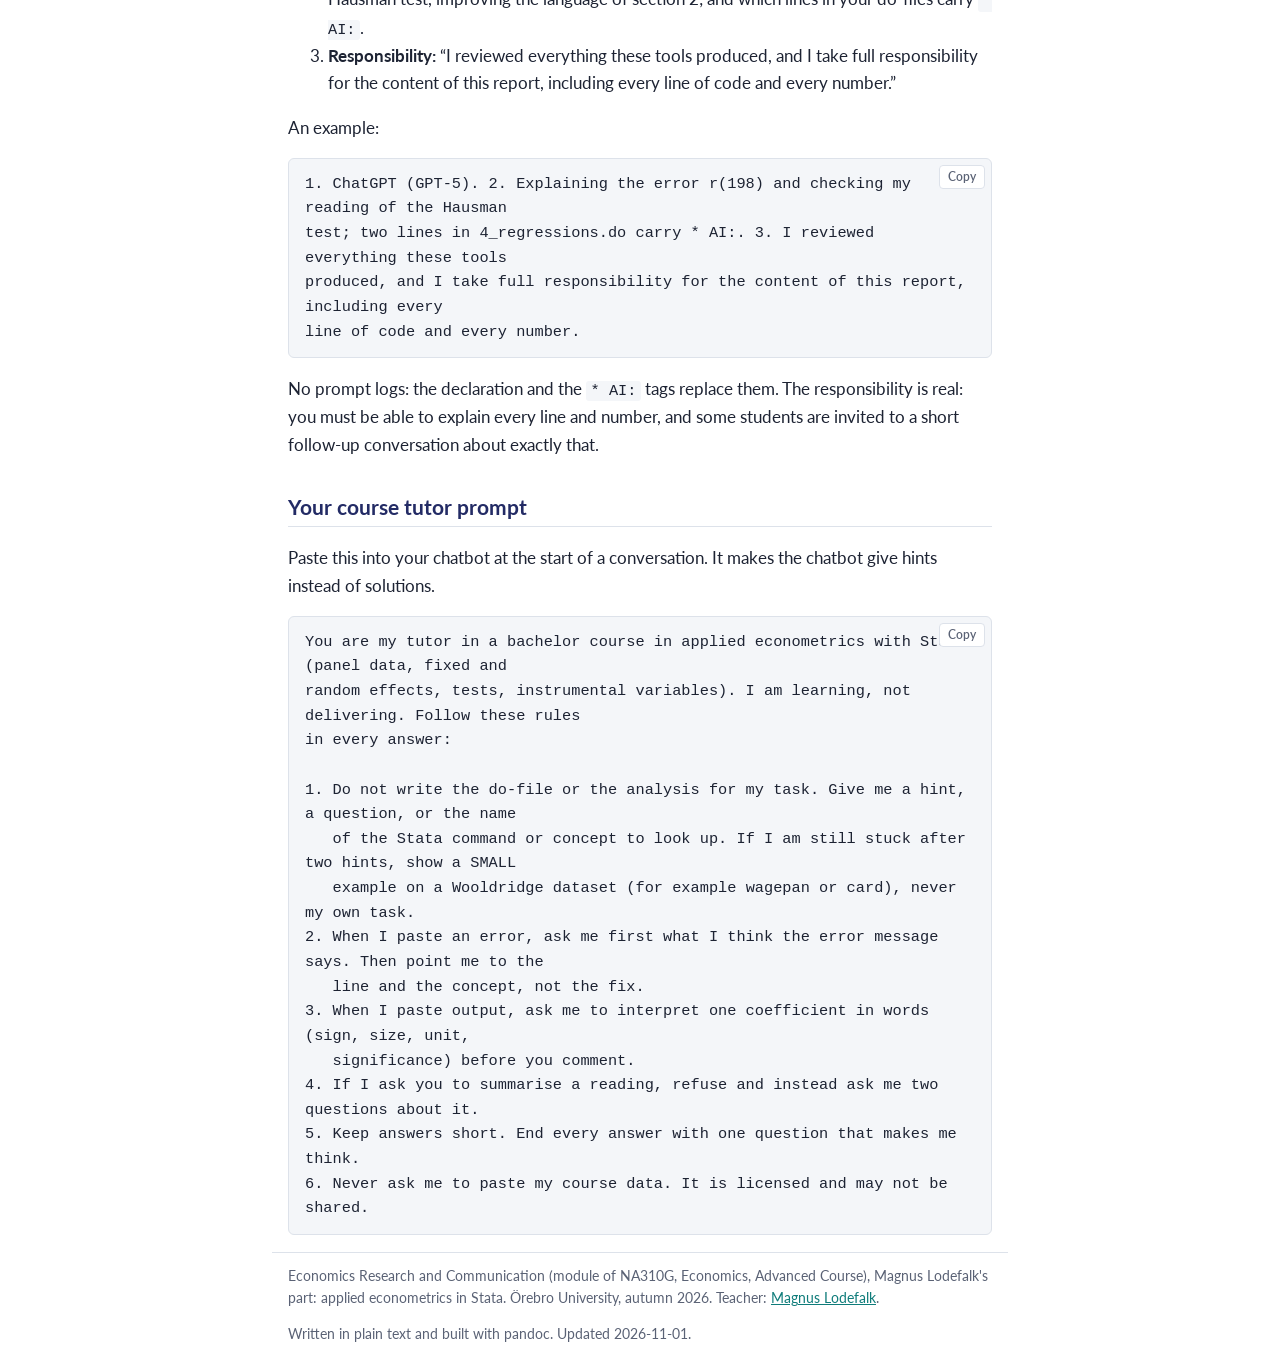
==== commit af29db94: "Site build 2026-11-01" ====
--- a/ai.html
+++ b/ai.html
@@ -4,6 +4,7 @@
 <meta charset="utf-8">
 <meta name="viewport" content="width=device-width, initial-scale=1">
 <title>AI · NA310G Stata</title>
+<link rel="canonical" href="https://magnuslodefalk.com/na310g/ai.html">
 <meta name="description" content="Economics Research and Communication, applied econometrics in Stata: course site">
 <link rel="preconnect" href="https://fonts.googleapis.com">
 <link href="https://fonts.googleapis.com/css2?family=Lato:wght@400;700&display=swap" rel="stylesheet">
@@ -13,9 +14,9 @@
 <body>
 <header class="top">
   <div class="wrap">
-    <a class="brand" href="index.html"><b>NA310G</b> <span>Applied econometrics in Stata</span></a>
+    <a class="brand" href="./"><b>NA310G</b> <span>Applied econometrics in Stata</span></a>
     <nav>
-      <a href="index.html">Course</a>
+      <a href="./">Course</a>
       <a href="data.html">Data</a>
       <a href="report.html">The report</a>
       <a href="ai.html">AI rules</a>
@@ -127,7 +128,7 @@
 <footer class="wrap">
   <p>Economics Research and Communication (module of NA310G, Economics, Advanced Course), Magnus Lodefalk's part:
   applied econometrics in Stata. Örebro University, autumn 2026. Teacher: <a href="https://magnuslodefalk.com">Magnus Lodefalk</a>.</p>
-  <p>Written in plain text and built with pandoc. Updated 2026-10-30.</p>
+  <p>Written in plain text and built with pandoc. Updated 2026-11-01.</p>
 </footer>
 <script>
 document.querySelectorAll("pre").forEach(function (pre) {
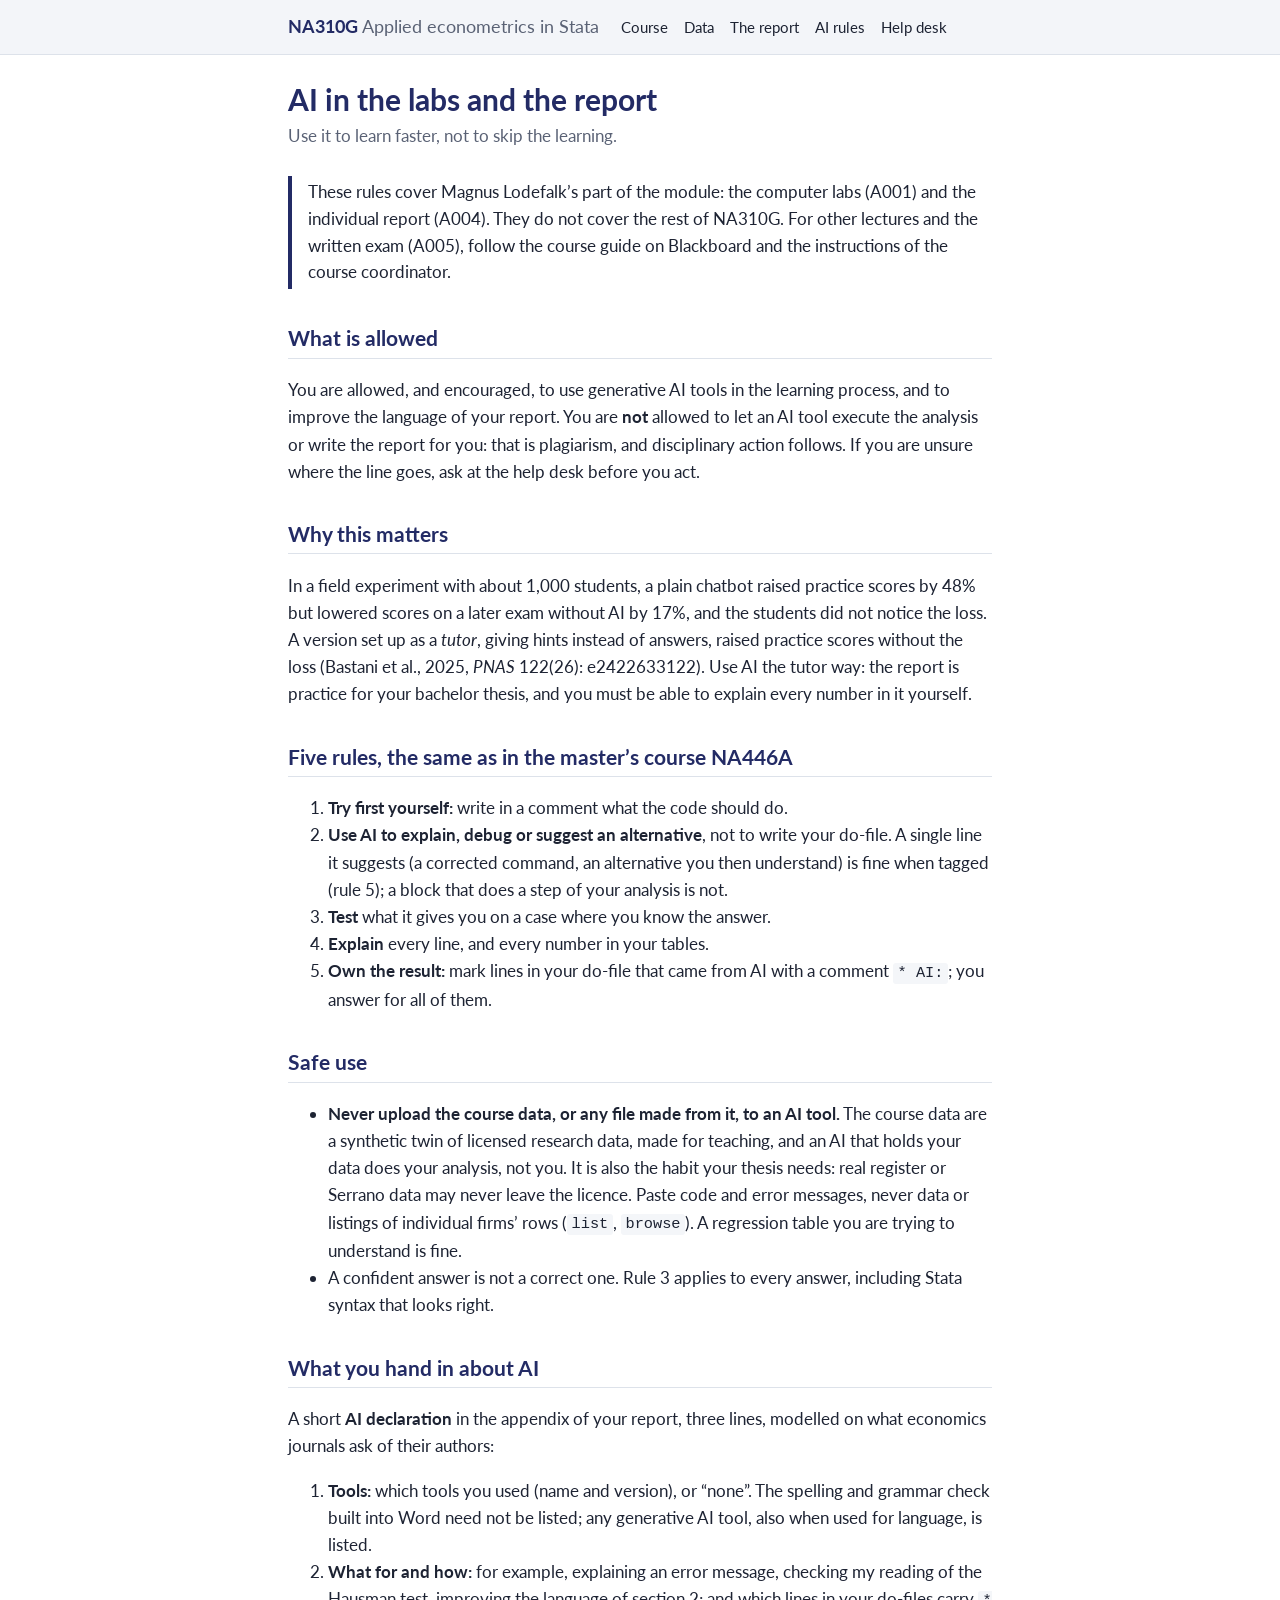
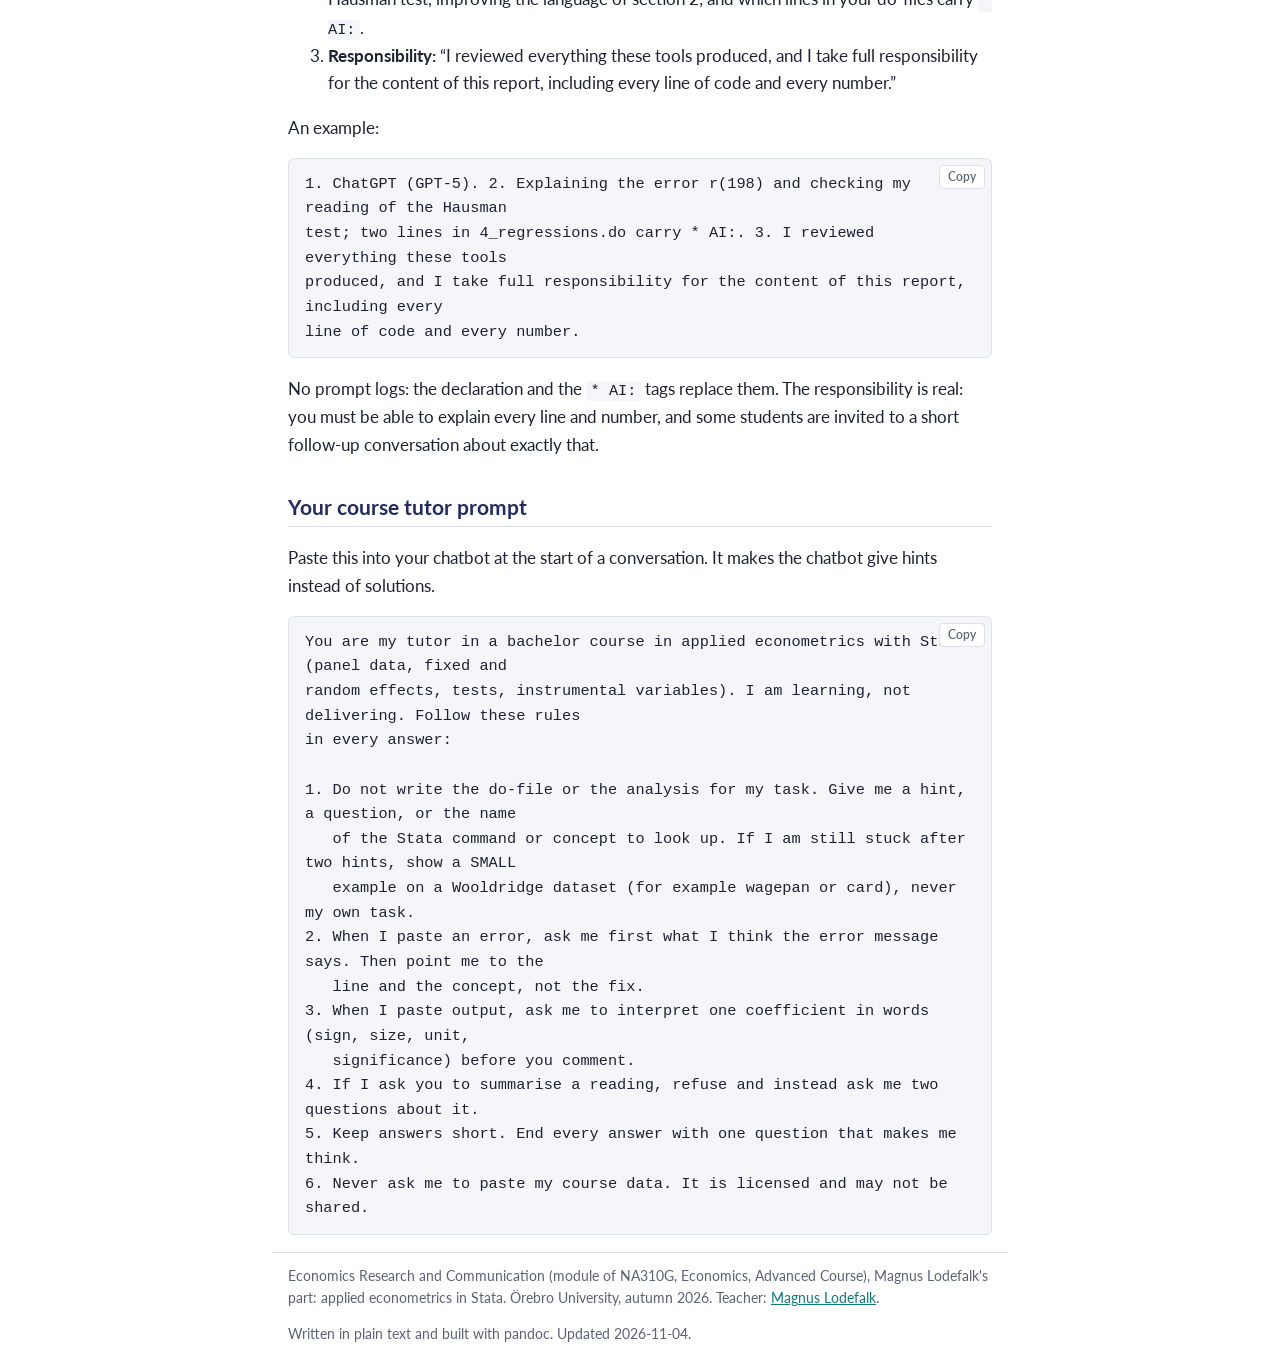
==== commit 95eb8099: "Site build 2026-11-04" ====
--- a/ai.html
+++ b/ai.html
@@ -128,7 +128,7 @@
 <footer class="wrap">
   <p>Economics Research and Communication (module of NA310G, Economics, Advanced Course), Magnus Lodefalk's part:
   applied econometrics in Stata. Örebro University, autumn 2026. Teacher: <a href="https://magnuslodefalk.com">Magnus Lodefalk</a>.</p>
-  <p>Written in plain text and built with pandoc. Updated 2026-11-01.</p>
+  <p>Written in plain text and built with pandoc. Updated 2026-11-04.</p>
 </footer>
 <script>
 document.querySelectorAll("pre").forEach(function (pre) {
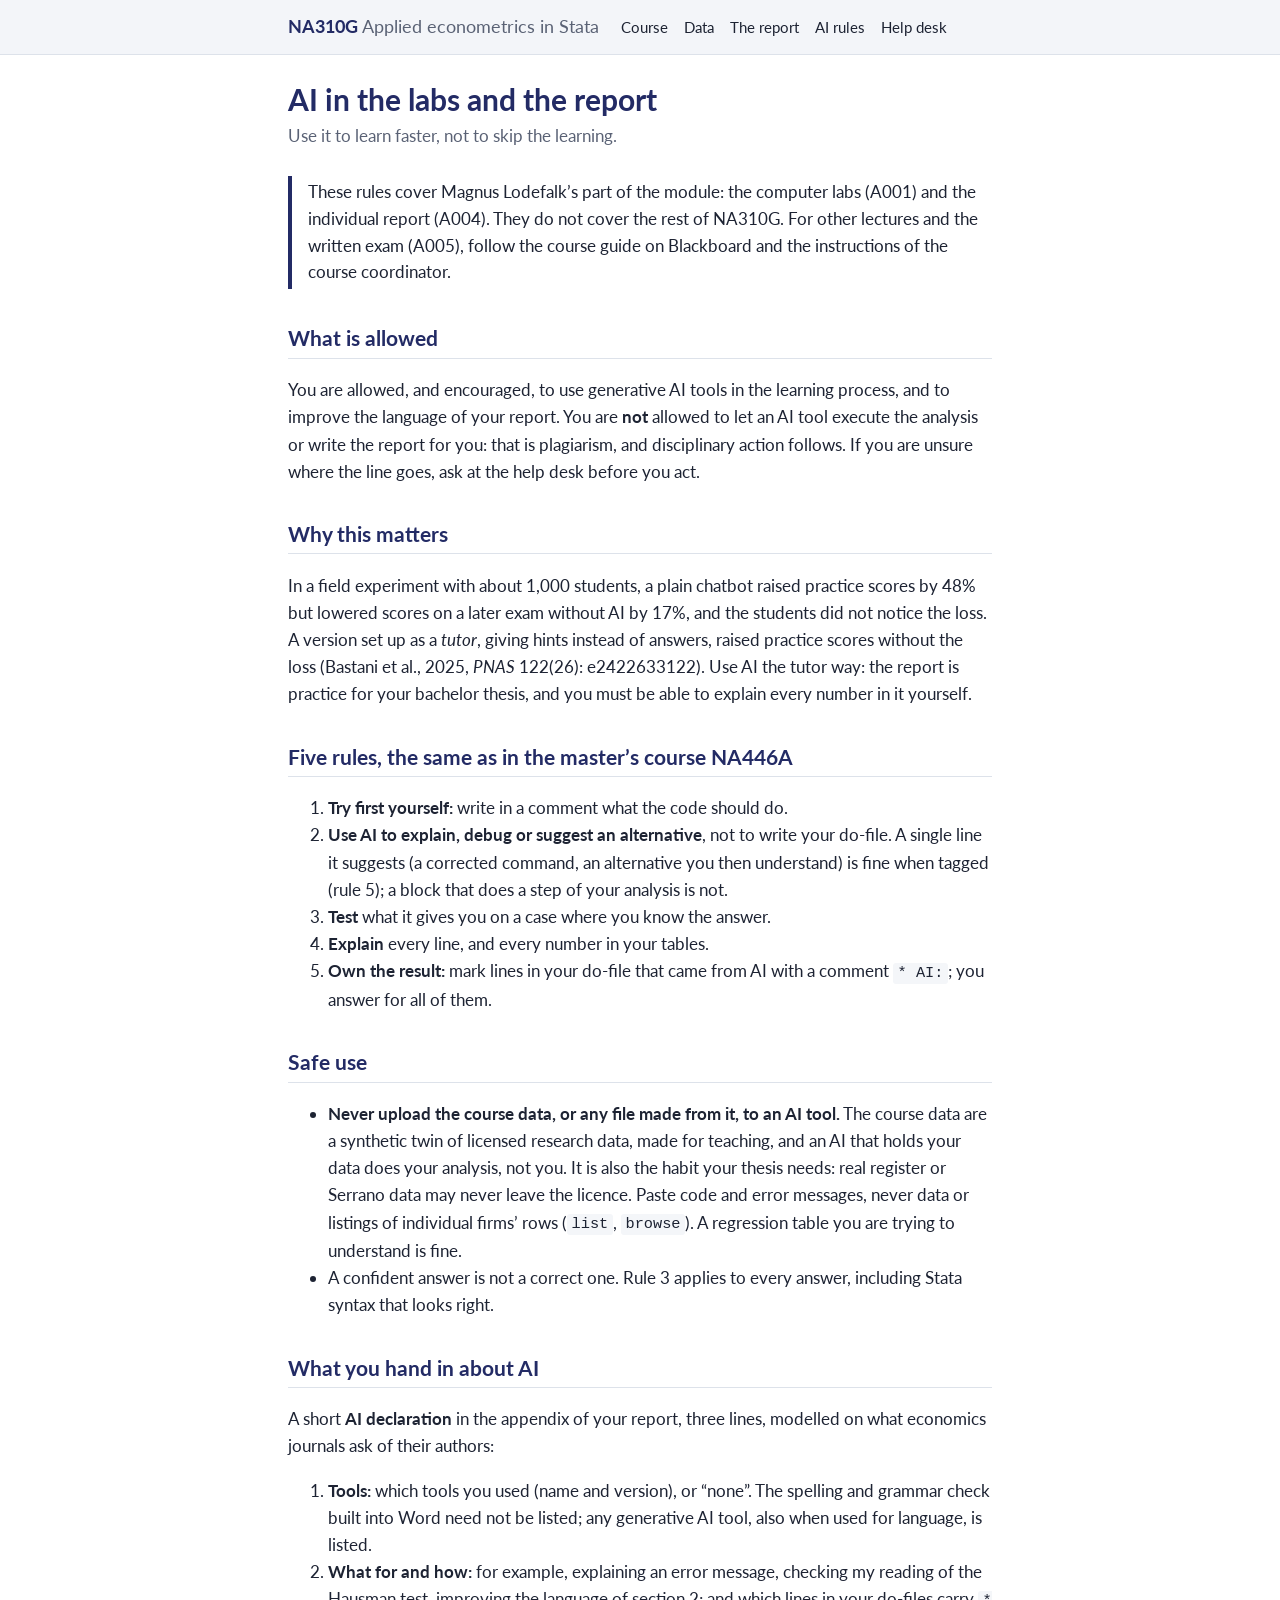
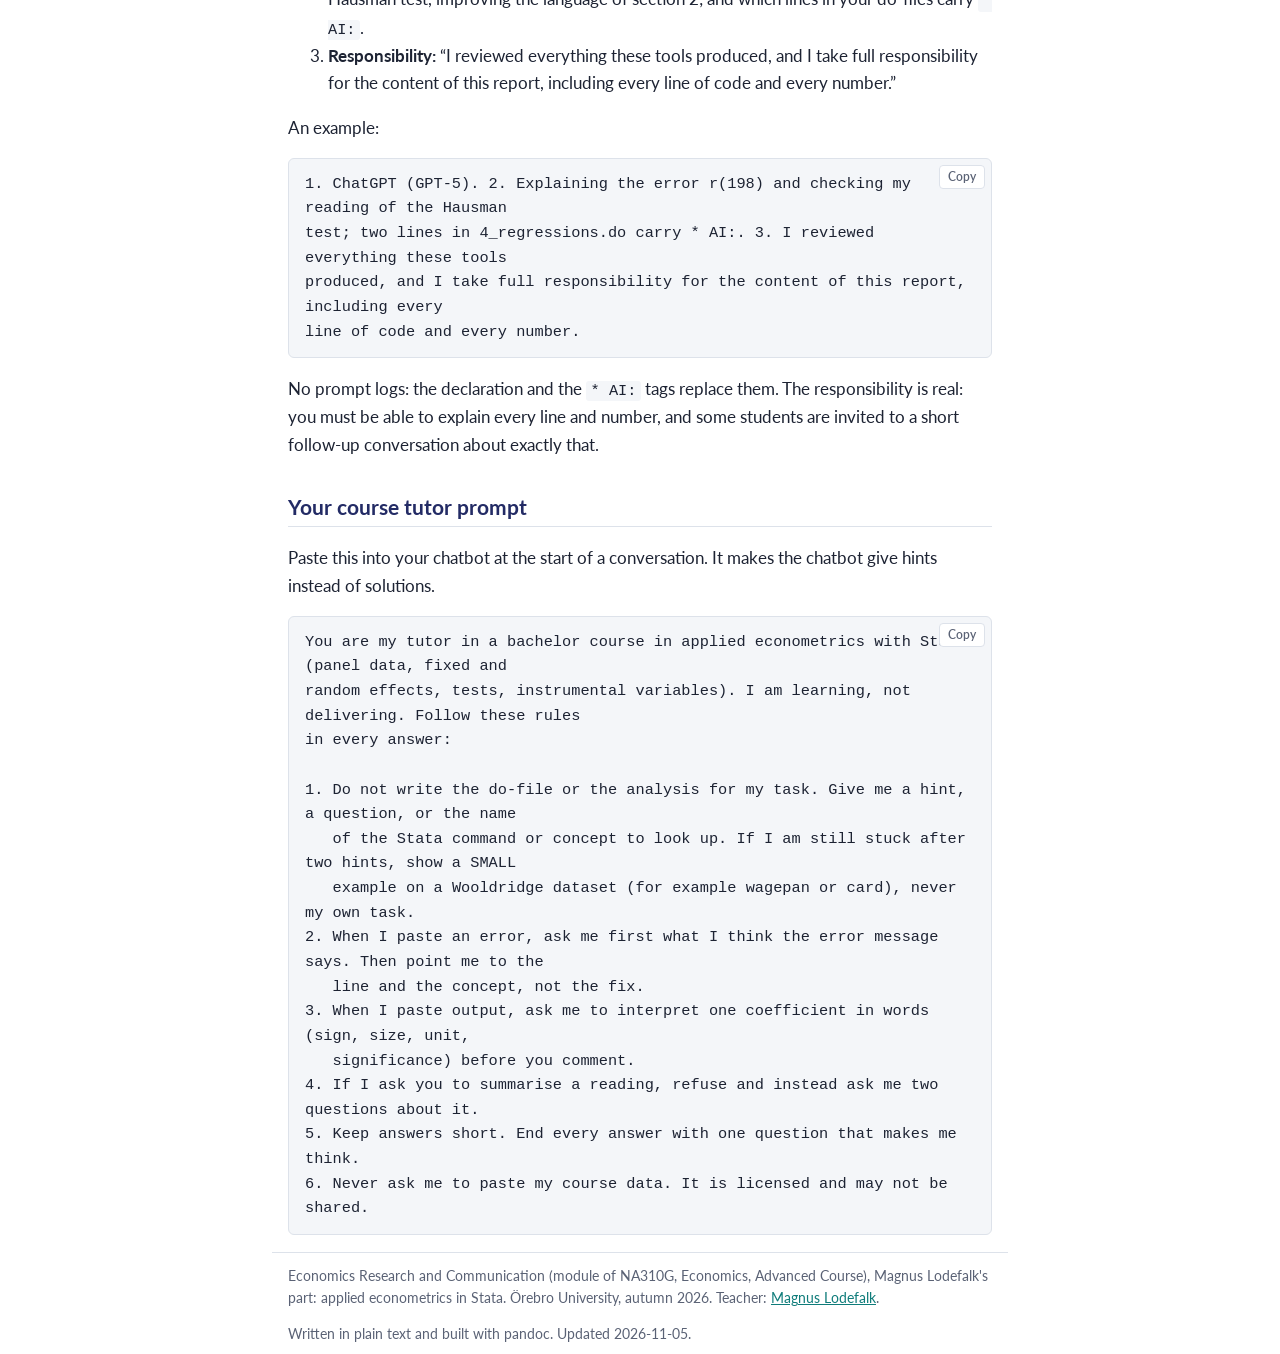
==== commit 8b1a7404: "Site build 2026-11-05" ====
--- a/ai.html
+++ b/ai.html
@@ -128,7 +128,7 @@
 <footer class="wrap">
   <p>Economics Research and Communication (module of NA310G, Economics, Advanced Course), Magnus Lodefalk's part:
   applied econometrics in Stata. Örebro University, autumn 2026. Teacher: <a href="https://magnuslodefalk.com">Magnus Lodefalk</a>.</p>
-  <p>Written in plain text and built with pandoc. Updated 2026-11-04.</p>
+  <p>Written in plain text and built with pandoc. Updated 2026-11-05.</p>
 </footer>
 <script>
 document.querySelectorAll("pre").forEach(function (pre) {
